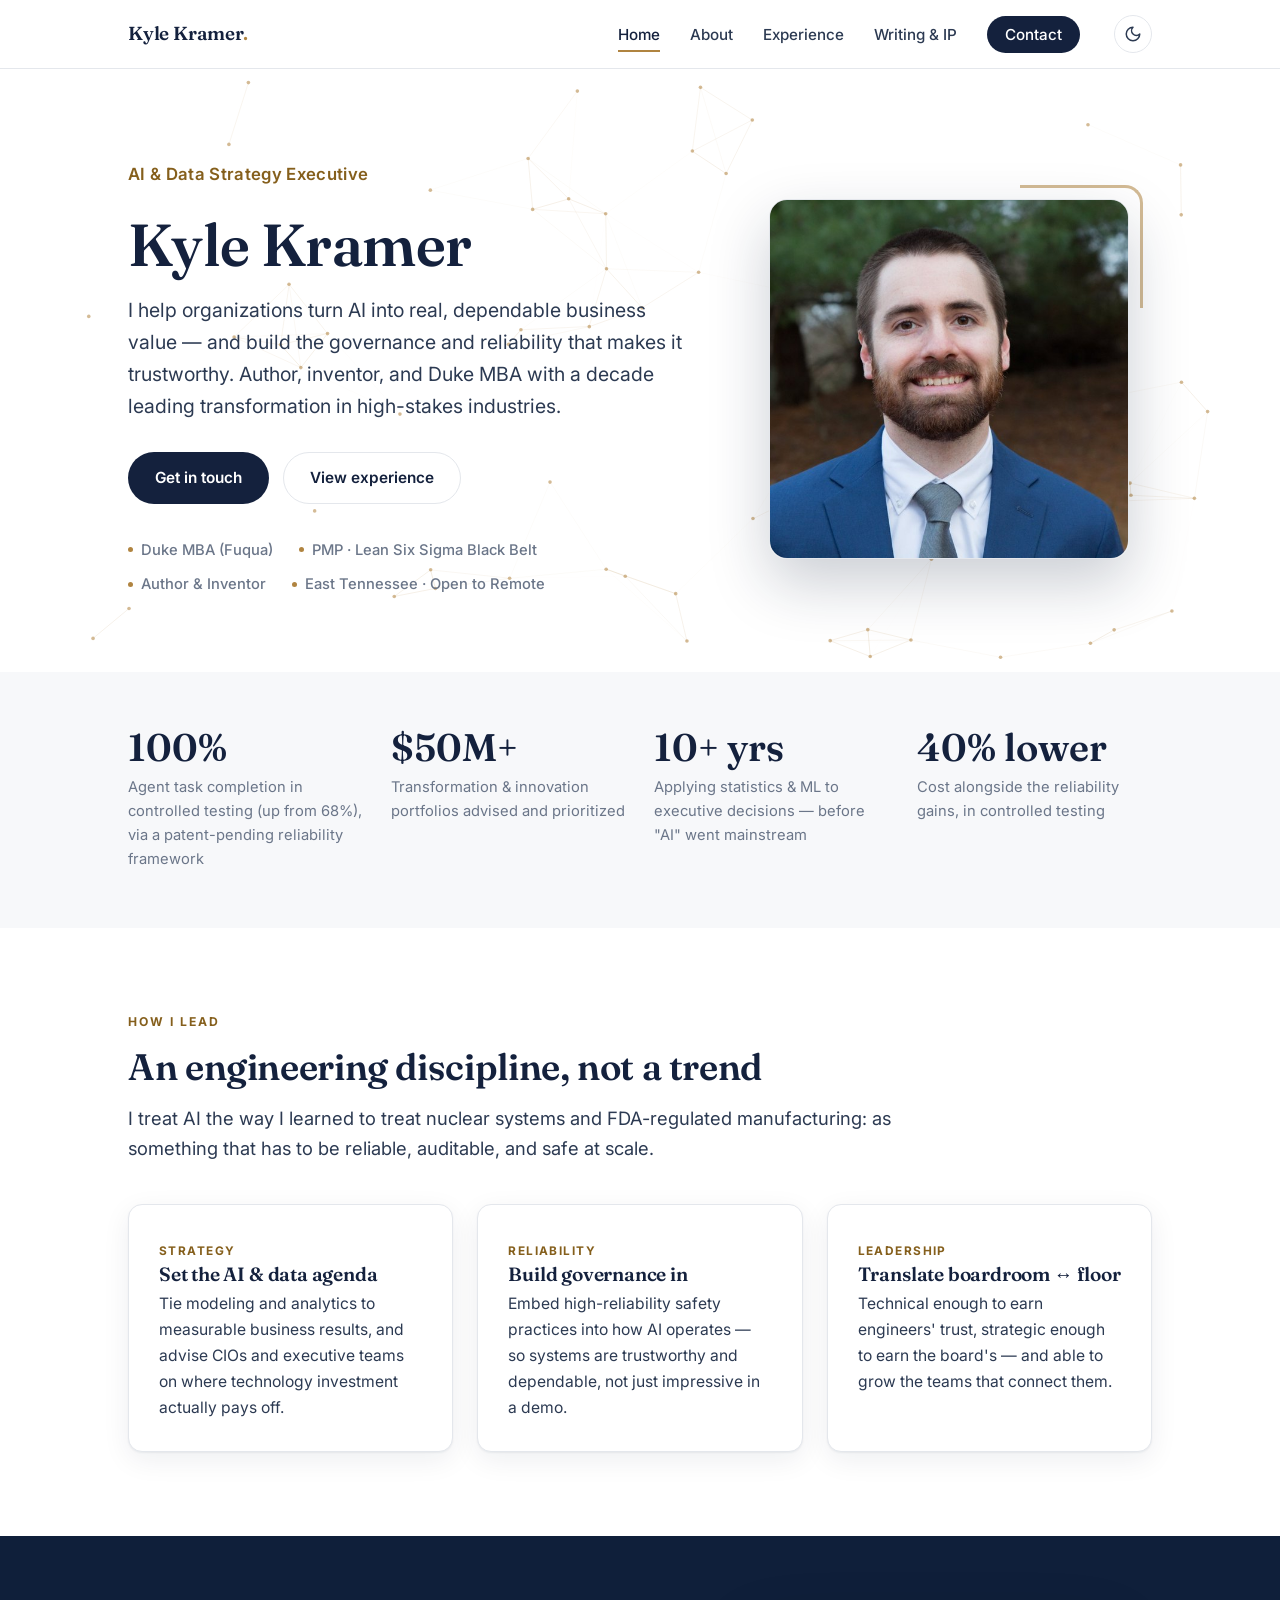
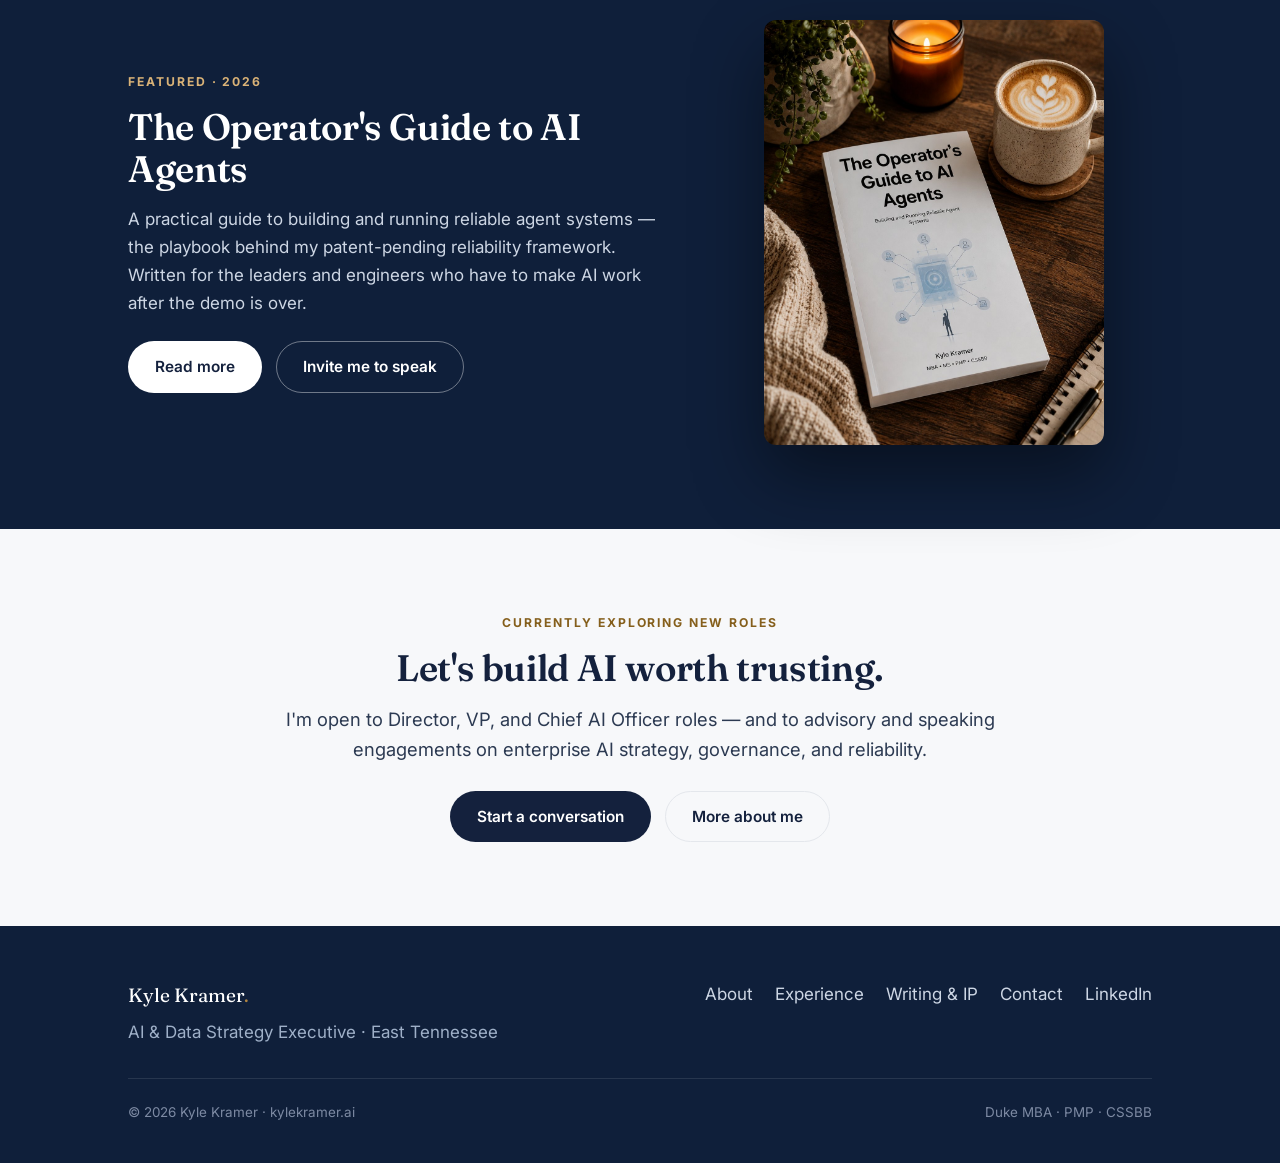
==== index.html @ 32653878 "Update site" ====
<!DOCTYPE html>
<html lang="en">
<head>
  <script>(function(){var d=document.documentElement;d.classList.add('js');try{var t=localStorage.getItem('kk-theme');if(t==='dark'||(!t&&window.matchMedia&&window.matchMedia('(prefers-color-scheme:dark)').matches))d.classList.add('dark');}catch(e){}})();</script>
  <meta charset="UTF-8">
  <meta name="viewport" content="width=device-width, initial-scale=1.0">
  <title>Kyle Kramer — AI &amp; Data Strategy Executive</title>
  <meta name="description" content="Kyle Kramer is an AI and digital-transformation executive who turns data, modeling, and emerging technology into measurable business value. Author, inventor, and Duke MBA.">
  <meta property="og:title" content="Kyle Kramer — AI &amp; Data Strategy Executive">
  <meta property="og:description" content="AI and digital-transformation executive. Author of The Operator's Guide to AI Agents. Patent-pending inventor. Duke MBA.">
  <meta property="og:type" content="website">
  <meta property="og:url" content="https://kylekramer.ai">
  <link rel="preconnect" href="https://fonts.googleapis.com">
  <link rel="preconnect" href="https://fonts.gstatic.com" crossorigin>
  <link href="https://fonts.googleapis.com/css2?family=Fraunces:opsz,wght@9..144,500;9..144,600;9..144,700&family=Inter:wght@400;500;600;700&display=swap" rel="stylesheet">
  <link rel="stylesheet" href="styles.css">
</head>
<body>

  <!-- NAV -->
  <nav class="nav">
    <div class="nav-inner">
      <a class="brand" href="index.html">Kyle Kramer<span class="dot">.</span></a>
      <button class="nav-toggle" aria-label="Menu" onclick="document.getElementById('navlinks').classList.toggle('open')">
        <span></span><span></span><span></span>
      </button>
      <ul class="nav-links" id="navlinks">
        <li><a href="index.html" class="active">Home</a></li>
        <li><a href="about.html">About</a></li>
        <li><a href="experience.html">Experience</a></li>
        <li><a href="writing.html">Writing &amp; IP</a></li>
        <li><a href="contact.html" class="nav-cta">Contact</a></li>
        <li><button class="theme-toggle" type="button" aria-label="Switch to dark mode"><svg class="ico-moon" viewBox="0 0 24 24" fill="none" stroke="currentColor" stroke-width="2" stroke-linecap="round" stroke-linejoin="round"><path d="M12 3a6 6 0 0 0 9 9 9 9 0 1 1-9-9z"/></svg><svg class="ico-sun" viewBox="0 0 24 24" fill="none" stroke="currentColor" stroke-width="2" stroke-linecap="round" stroke-linejoin="round"><circle cx="12" cy="12" r="4"/><path d="M12 2v2M12 20v2M4.9 4.9l1.4 1.4M17.7 17.7l1.4 1.4M2 12h2M20 12h2M4.9 19.1l1.4-1.4M17.7 6.3l1.4-1.4"/></svg></button></li>
      </ul>
    </div>
  </nav>

  <!-- HERO -->
  <header class="hero">
    <canvas id="hero-canvas" aria-hidden="true"></canvas>
    <div class="wrap">
      <div class="hero-grid">
        <div>
          <p class="role">AI &amp; Data Strategy Executive</p>
          <h1>Kyle Kramer</h1>
          <p class="lead">I help organizations turn AI into real, dependable business value — and build the governance and reliability that makes it trustworthy. Author, inventor, and Duke MBA with a decade leading transformation in high-stakes industries.</p>
          <div class="hero-actions">
            <a class="btn btn-primary" href="contact.html">Get in touch</a>
            <a class="btn btn-ghost" href="experience.html">View experience</a>
          </div>
          <div class="meta-row">
            <span><span class="dot"></span>Duke MBA (Fuqua)</span>
            <span><span class="dot"></span>PMP · Lean Six Sigma Black Belt</span>
            <span><span class="dot"></span>Author &amp; Inventor</span>
            <span><span class="dot"></span>East Tennessee · Open to Remote</span>
          </div>
        </div>
        <div class="hero-photo">
          <img src="images/kyle-kramer.jpg" alt="Portrait of Kyle Kramer" width="360" height="360">
        </div>
      </div>
    </div>
  </header>

  <!-- STAT STRIP -->
  <section class="section tint reveal" style="padding:56px 0;">
    <div class="wrap">
      <div class="stats">
        <div class="stat">
          <div class="num"><span class="count" data-count="100" data-suffix="%">0%</span></div>
          <div class="label">Agent task completion in controlled testing (up from 68%), via a patent-pending reliability framework</div>
        </div>
        <div class="stat">
          <div class="num"><span class="count" data-count="50" data-prefix="$" data-suffix="M+">$0M+</span></div>
          <div class="label">Transformation &amp; innovation portfolios advised and prioritized</div>
        </div>
        <div class="stat">
          <div class="num"><span class="count" data-count="10" data-suffix="+ yrs">0+ yrs</span></div>
          <div class="label">Applying statistics &amp; ML to executive decisions — before "AI" went mainstream</div>
        </div>
        <div class="stat">
          <div class="num"><span class="count" data-count="40" data-suffix="% lower">0% lower</span></div>
          <div class="label">Cost alongside the reliability gains, in controlled testing</div>
        </div>
      </div>
    </div>
  </section>

  <!-- HOW I LEAD -->
  <section class="section reveal">
    <div class="wrap">
      <p class="eyebrow">How I lead</p>
      <h2>An engineering discipline, not a trend</h2>
      <p class="lead">I treat AI the way I learned to treat nuclear systems and FDA-regulated manufacturing: as something that has to be reliable, auditable, and safe at scale.</p>
      <div class="grid grid-3 mt-40">
        <div class="card">
          <span class="tag">Strategy</span>
          <h3>Set the AI &amp; data agenda</h3>
          <p>Tie modeling and analytics to measurable business results, and advise CIOs and executive teams on where technology investment actually pays off.</p>
        </div>
        <div class="card">
          <span class="tag">Reliability</span>
          <h3>Build governance in</h3>
          <p>Embed high-reliability safety practices into how AI operates — so systems are trustworthy and dependable, not just impressive in a demo.</p>
        </div>
        <div class="card">
          <span class="tag">Leadership</span>
          <h3>Translate boardroom ↔ floor</h3>
          <p>Technical enough to earn engineers' trust, strategic enough to earn the board's — and able to grow the teams that connect them.</p>
        </div>
      </div>
    </div>
  </section>

  <!-- FEATURED BOOK (dark) -->
  <section class="section feature-dark reveal">
    <div class="wrap">
      <div class="feature-grid">
        <div>
          <p class="eyebrow">Featured · 2026</p>
          <h2>The Operator's Guide to AI Agents</h2>
          <p>A practical guide to building and running reliable agent systems — the playbook behind my patent-pending reliability framework. Written for the leaders and engineers who have to make AI work after the demo is over.</p>
          <div class="hero-actions" style="margin-top:24px;">
            <a class="btn btn-light" href="writing.html">Read more</a>
            <a class="btn btn-outline-light" href="contact.html">Invite me to speak</a>
          </div>
        </div>
        <div class="book-photo-wrap" data-tilt>
          <img class="book-photo" src="images/book.jpg" alt="The Operator's Guide to AI Agents by Kyle Kramer" width="340" height="425">
          <span class="tilt-shine"></span>
        </div>
      </div>
    </div>
  </section>

  <!-- CLOSING CTA -->
  <section class="section tint center reveal">
    <div class="wrap">
      <p class="eyebrow">Currently exploring new roles</p>
      <h2>Let's build AI worth trusting.</h2>
      <p class="lead">I'm open to Director, VP, and Chief AI Officer roles — and to advisory and speaking engagements on enterprise AI strategy, governance, and reliability.</p>
      <div class="hero-actions" style="justify-content:center;margin-top:26px;">
        <a class="btn btn-primary" href="contact.html">Start a conversation</a>
        <a class="btn btn-ghost" href="about.html">More about me</a>
      </div>
    </div>
  </section>

  <!-- FOOTER -->
  <footer class="footer">
    <div class="wrap">
      <div class="footer-inner">
        <div>
          <div class="brand-f">Kyle Kramer<span class="dot">.</span></div>
          <div>AI &amp; Data Strategy Executive · East Tennessee</div>
        </div>
        <div class="footer-links">
          <a href="about.html">About</a>
          <a href="experience.html">Experience</a>
          <a href="writing.html">Writing &amp; IP</a>
          <a href="contact.html">Contact</a>
          <a href="https://linkedin.com/in/kfkramer">LinkedIn</a>
        </div>
      </div>
      <div class="footer-bottom">
        <span>© <span id="yr"></span> Kyle Kramer · kylekramer.ai</span>
        <span>Duke MBA · PMP · CSSBB</span>
      </div>
    </div>
  </footer>
  <script src="effects.js"></script>
</body>
</html>
---- styles.css ----
/* ============================================================
   kylekramer.ai  —  shared stylesheet
   Clean, executive theme: navy + warm gold accent
   ============================================================ */

:root {
  --ink:        #14213d;
  --ink-soft:   #2c3a52;
  --muted:      #6b7689;
  --line:       #e4e7ec;
  --bg:         #ffffff;
  --bg-tint:    #f7f8fa;
  --bg-navy:    #0f1f3a;
  --accent:     #b08440;   /* warm gold — UI / large text */
  --accent-dk:  #855f1c;   /* darker gold — body links / small text (AA on white) */
  --radius:     14px;
  --maxw:       1080px;
  --shadow:     0 1px 2px rgba(20,33,61,.06), 0 8px 28px rgba(20,33,61,.07);
  --serif: "Fraunces", Georgia, "Times New Roman", serif;
  --sans:  "Inter", -apple-system, BlinkMacSystemFont, "Segoe UI", Roboto, Helvetica, Arial, sans-serif;
}

* { box-sizing: border-box; }
html { scroll-behavior: smooth; }

body {
  margin: 0;
  font-family: var(--sans);
  color: var(--ink-soft);
  background: var(--bg);
  line-height: 1.65;
  font-size: 17px;
  -webkit-font-smoothing: antialiased;
}

h1, h2, h3, h4 {
  font-family: var(--serif);
  color: var(--ink);
  font-weight: 600;
  line-height: 1.15;
  letter-spacing: -0.01em;
  margin: 0 0 .5em;
}
p { margin: 0 0 1.1em; }

a { color: var(--accent-dk); text-decoration: none; transition: color .2s ease; }
a:hover { color: var(--accent); text-decoration: underline; }

a:focus-visible,
button:focus-visible,
input:focus-visible,
textarea:focus-visible,
.btn:focus-visible {
  outline: 3px solid var(--accent);
  outline-offset: 2px;
  border-radius: 4px;
}
button, .btn, .nav-toggle, [onclick] { cursor: pointer; }

.wrap { max-width: var(--maxw); margin: 0 auto; padding: 0 28px; }

/* ---------- Navigation ---------- */
.nav {
  position: sticky; top: 0; z-index: 50;
  background: rgba(255,255,255,.88);
  backdrop-filter: saturate(180%) blur(12px);
  border-bottom: 1px solid var(--line);
}
.nav-inner {
  max-width: var(--maxw); margin: 0 auto; padding: 0 28px;
  display: flex; align-items: center; justify-content: space-between; height: 68px;
}
.brand { font-family: var(--serif); font-weight: 600; font-size: 1.18rem; color: var(--ink); letter-spacing: -0.01em; }
.brand:hover { text-decoration: none; color: var(--ink); }
.brand .dot { color: var(--accent); }
.nav-links { display: flex; gap: 30px; align-items: center; list-style: none; margin: 0; padding: 0; }
.nav-links a { color: var(--ink-soft); font-size: .95rem; font-weight: 500; padding: 6px 0; position: relative; }
.nav-links a:hover { color: var(--ink); text-decoration: none; }
.nav-links a.active { color: var(--ink); }
.nav-links a.active::after {
  content: ""; position: absolute; left: 0; right: 0; bottom: -2px; height: 2px; background: var(--accent);
}
.nav-cta { background: var(--ink); color: #fff !important; padding: 9px 18px !important; border-radius: 999px; font-size: .9rem; }
.nav-cta:hover { background: var(--accent-dk); text-decoration: none; }
.nav-toggle { display: none; background: none; border: 0; cursor: pointer; padding: 8px; }
.nav-toggle span { display: block; width: 22px; height: 2px; background: var(--ink); margin: 4px 0; transition: .2s; }

/* ---------- Buttons ---------- */
.btn {
  display: inline-block; padding: 12px 26px; border-radius: 999px;
  font-weight: 600; font-size: .96rem; cursor: pointer; border: 1px solid transparent;
  transition: transform .12s ease, background .2s ease;
}
.btn:hover { text-decoration: none; transform: translateY(-1px); }
.btn-primary { background: var(--ink); color: #fff; }
.btn-primary:hover { background: var(--accent-dk); color: #fff; }
.btn-ghost { background: transparent; color: var(--ink); border-color: var(--line); }
.btn-ghost:hover { border-color: var(--ink); color: var(--ink); }
.btn-light { background: #fff; color: var(--ink); }
.btn-light:hover { background: #f0f0f0; color: var(--ink); }
.btn-outline-light { background: transparent; color: #fff; border-color: rgba(255,255,255,.4); }
.btn-outline-light:hover { border-color: #fff; color: #fff; }

/* ---------- Section scaffolding ---------- */
.section { padding: 84px 0; }
.section.tint { background: var(--bg-tint); }
.eyebrow {
  text-transform: uppercase; letter-spacing: .16em; font-size: .76rem;
  font-weight: 700; color: var(--accent-dk); margin-bottom: 14px; font-family: var(--sans);
}
.section h2 { font-size: clamp(1.7rem, 3vw, 2.3rem); margin-bottom: .4em; }
.lead { font-size: 1.15rem; color: var(--ink-soft); max-width: 64ch; }

/* ---------- Hero ---------- */
.hero { padding: 92px 0 76px; position: relative; overflow: hidden; }
.hero-grid { display: grid; grid-template-columns: 1.25fr .9fr; gap: 56px; align-items: center; }
.hero-photo { position: relative; justify-self: center; }
.hero-photo img {
  width: 100%; max-width: 360px; aspect-ratio: 1/1; object-fit: cover;
  border-radius: 18px; display: block;
  box-shadow: 0 24px 60px rgba(20,33,61,.22); border: 1px solid var(--line);
}
.hero-photo::after {
  content: ""; position: absolute; inset: -14px -14px auto auto; width: 120px; height: 120px;
  border-top: 3px solid var(--accent); border-right: 3px solid var(--accent);
  border-radius: 0 18px 0 0; z-index: -1; opacity: .55;
}
.hero h1 { font-size: clamp(2.3rem, 5.2vw, 3.7rem); margin-bottom: .25em; }
.hero .role { font-family: var(--sans); font-weight: 600; color: var(--accent-dk);
  font-size: 1.05rem; letter-spacing: .02em; margin-bottom: 22px; }
.hero p.lead { font-size: 1.22rem; margin-bottom: 30px; }
.hero-actions { display: flex; gap: 14px; flex-wrap: wrap; }
.meta-row { display: flex; flex-wrap: wrap; gap: 10px 26px; margin-top: 34px; color: var(--muted); font-size: .92rem; font-weight: 500; }
.meta-row span { display: inline-flex; align-items: center; gap: 8px; }
.meta-row .dot { width: 5px; height: 5px; border-radius: 50%; background: var(--accent); display: inline-block; }

/* ---------- Stat strip ---------- */
.stats { display: grid; grid-template-columns: repeat(4, 1fr); gap: 28px; }
.stat .num { font-family: var(--serif); font-size: 2.4rem; color: var(--ink); font-weight: 600; line-height: 1; }
.stat .num .accent { color: var(--accent); }
.stat .label { font-size: .92rem; color: var(--muted); margin-top: 8px; }

/* ---------- Cards ---------- */
.grid { display: grid; gap: 24px; }
.grid-2 { grid-template-columns: repeat(2, 1fr); }
.grid-3 { grid-template-columns: repeat(3, 1fr); }
.card { background: var(--bg); border: 1px solid var(--line); border-radius: var(--radius); padding: 30px; box-shadow: var(--shadow); }
.card h3 { font-size: 1.2rem; margin-bottom: .35em; }
.card p { color: var(--ink-soft); font-size: .98rem; margin-bottom: 0; }
.card .tag { font-size: .74rem; text-transform: uppercase; letter-spacing: .12em; font-weight: 700; color: var(--accent-dk); }

/* ---------- Feature (dark) block ---------- */
.feature-dark { background: var(--bg-navy); color: #cdd6e4; }
.feature-dark h2, .feature-dark h3 { color: #fff; }
.feature-dark .eyebrow { color: #d9b277; }
.feature-grid { display: grid; grid-template-columns: 1.1fr .9fr; gap: 54px; align-items: center; }

/* ---------- Real book photo + 3D tilt ---------- */
.book-photo-wrap { perspective: 1200px; justify-self: center; position: relative; }
.book-photo {
  width: 100%; max-width: 340px; border-radius: 12px; display: block;
  box-shadow: 0 30px 70px rgba(0,0,0,.45);
  transform: rotateX(0deg) rotateY(0deg);
  transition: transform .25s ease, box-shadow .25s ease; will-change: transform;
}
.book-photo-wrap:hover .book-photo { box-shadow: 0 40px 90px rgba(0,0,0,.55); }
.tilt-shine {
  position: absolute; inset: 0; border-radius: 12px; pointer-events: none;
  background: radial-gradient(circle at var(--mx,50%) var(--my,50%), rgba(255,255,255,.35), transparent 45%);
  opacity: 0; transition: opacity .25s ease;
}
.book-photo-wrap:hover .tilt-shine { opacity: 1; }

/* ---------- Timeline (experience) ---------- */
.timeline { border-left: 2px solid var(--line); margin-left: 6px; padding-left: 0; }
.tl-item { position: relative; padding: 0 0 40px 34px; }
.tl-item::before {
  content: ""; position: absolute; left: -7px; top: 6px; width: 12px; height: 12px;
  border-radius: 50%; background: var(--accent); border: 3px solid #fff; box-shadow: 0 0 0 1px var(--line);
}
.tl-item:last-child { padding-bottom: 0; }
.tl-head { display: flex; flex-wrap: wrap; justify-content: space-between; gap: 4px 18px; align-items: baseline; }
.tl-role { font-family: var(--serif); font-size: 1.22rem; color: var(--ink); font-weight: 600; }
.tl-org { color: var(--accent-dk); font-weight: 600; font-size: .98rem; }
.tl-date { color: var(--muted); font-size: .85rem; font-weight: 600; white-space: nowrap; }
.tl-item ul { margin: 12px 0 0; padding-left: 18px; }
.tl-item li { margin-bottom: 7px; color: var(--ink-soft); font-size: .97rem; }

/* ---------- Facts ---------- */
.facts { display: grid; grid-template-columns: repeat(2,1fr); gap: 18px 40px; }
.fact .k { font-size: .76rem; text-transform: uppercase; letter-spacing: .12em; color: var(--muted); font-weight: 700; }
.fact .v { color: var(--ink); font-weight: 500; }

/* ---------- Pills ---------- */
.pills { display: flex; flex-wrap: wrap; gap: 10px; }
.pill { background: var(--bg-tint); border: 1px solid var(--line); border-radius: 999px; padding: 7px 16px; font-size: .88rem; color: var(--ink-soft); font-weight: 500; }

/* ---------- Contact form ---------- */
.form { display: grid; gap: 16px; }
.form label { font-size: .85rem; font-weight: 600; color: var(--ink); display: block; margin-bottom: 6px; }
.form input, .form textarea {
  width: 100%; padding: 12px 14px; border: 1px solid var(--line); border-radius: 10px;
  font-family: var(--sans); font-size: 1rem; color: var(--ink); background: #fff;
}
.form input:focus, .form textarea:focus { outline: none; border-color: var(--accent); box-shadow: 0 0 0 3px rgba(176,132,64,.15); }
.contact-links { display: grid; gap: 18px; }
.contact-link { display: flex; gap: 14px; align-items: flex-start; }
.contact-link .ic { width: 38px; height: 38px; flex: none; border-radius: 10px; background: var(--bg-tint); display: grid; place-items: center; color: var(--accent-dk); font-weight: 700; border: 1px solid var(--line); }
.contact-link .ic svg { width: 18px; height: 18px; }
.contact-link .k { font-size: .78rem; text-transform: uppercase; letter-spacing: .1em; color: var(--muted); font-weight: 700; }
.contact-link .v { color: var(--ink); font-weight: 500; }

/* ---------- Footer ---------- */
.footer { background: var(--bg-navy); color: #9fb0c8; padding: 54px 0 40px; }
.footer a { color: #cdd6e4; }
.footer a:hover { color: #fff; }
.footer-inner { display: flex; flex-wrap: wrap; justify-content: space-between; gap: 24px; }
.footer .brand-f { font-family: var(--serif); color: #fff; font-size: 1.2rem; margin-bottom: 6px; }
.footer .dot { color: var(--accent); }
.footer-links { display: flex; gap: 22px; flex-wrap: wrap; }
.footer-bottom { border-top: 1px solid rgba(255,255,255,.1); margin-top: 32px; padding-top: 22px; font-size: .84rem; color: #7d8aa3; display: flex; justify-content: space-between; flex-wrap: wrap; gap: 10px; }

/* ---------- Utility ---------- */
.center { text-align: center; }
.center .lead { margin-left: auto; margin-right: auto; }
.mt-40 { margin-top: 40px; }
.divider { height: 1px; background: var(--line); border: 0; margin: 0; }

/* ---------- Scroll reveal (only hidden when JS active) ---------- */
.js .reveal { opacity: 0; transform: translateY(22px); transition: opacity .7s ease, transform .7s ease; }
.js .reveal.in { opacity: 1; transform: none; }

/* ---------- Responsive ---------- */
@media (max-width: 860px) {
  .grid-2, .grid-3 { grid-template-columns: 1fr; }
  .feature-grid { grid-template-columns: 1fr; gap: 36px; }
  .hero-grid { grid-template-columns: 1fr; gap: 36px; }
  .hero-photo { order: -1; }
  .hero-photo img { max-width: 240px; }
  .stats { grid-template-columns: repeat(2,1fr); gap: 24px; }
  .facts { grid-template-columns: 1fr; }
  .nav-links {
    position: absolute; top: 68px; left: 0; right: 0; flex-direction: column;
    background: #fff; border-bottom: 1px solid var(--line); padding: 18px 28px; gap: 16px; display: none;
  }
  .nav-links.open { display: flex; }
  .nav-toggle { display: block; }
  .section { padding: 60px 0; }
  .hero { padding: 64px 0 52px; }
}

@media (prefers-reduced-motion: reduce) {
  * { animation-duration: .001ms !important; transition-duration: .001ms !important; scroll-behavior: auto !important; }
  .btn:hover { transform: none; }
  .js .reveal { opacity: 1 !important; transform: none !important; }
  .book-photo { transform: none !important; }
}

/* ============================================================
   Interactive add-ons: dark mode · neural hero · gorilla · toggle
   ============================================================ */

/* ---- Neural hero canvas ---- */
#hero-canvas { position: absolute; inset: 0; width: 100%; height: 100%; z-index: 0; pointer-events: none; }
.hero .wrap { position: relative; z-index: 1; }

/* ---- Theme toggle button ---- */
.theme-toggle {
  width: 38px; height: 38px; border-radius: 999px; border: 1px solid var(--line);
  background: transparent; display: inline-grid; place-items: center; color: var(--ink-soft);
  margin-left: 4px; transition: background .2s ease, color .2s ease, border-color .2s ease;
}
.theme-toggle:hover { color: var(--ink); border-color: var(--ink); }
.theme-toggle svg { width: 18px; height: 18px; }
.theme-toggle .ico-moon { display: block; }
.theme-toggle .ico-sun { display: none; }
.dark .theme-toggle .ico-moon { display: none; }
.dark .theme-toggle .ico-sun { display: block; }

/* ---- Gorilla easter egg ---- */
#kk-gorilla {
  position: fixed; left: -180px; bottom: 26px; z-index: 1000; display: flex; align-items: center; gap: 12px;
  transition: transform 1s cubic-bezier(.22,1,.36,1), opacity .6s ease; opacity: 0;
}
#kk-gorilla.go { transform: translateX(220px); opacity: 1; }
#kk-gorilla.bye { transform: translateX(120vw); opacity: 1; transition: transform 1.1s ease-in, opacity .6s ease; }
.kk-gorilla-emoji { font-size: 56px; line-height: 1; filter: drop-shadow(0 6px 14px rgba(0,0,0,.3)); }
.kk-gorilla-note {
  background: var(--ink); color: #fff; padding: 10px 16px; border-radius: 12px; font-size: .9rem;
  max-width: 240px; box-shadow: 0 12px 30px rgba(0,0,0,.3);
}
.kk-gorilla-note a { color: #d9b277; font-weight: 600; white-space: nowrap; }

/* ---- DARK MODE ---- */
.dark {
  --ink:      #eef2f8;
  --ink-soft: #c2ccda;
  --muted:    #8995a8;
  --line:     #273141;
  --bg:       #0d1117;
  --bg-tint:  #131b27;
  --bg-navy:  #0a111d;
  --accent:   #c99a52;
  --accent-dk:#dcb778;
  --shadow:   0 1px 2px rgba(0,0,0,.4), 0 10px 30px rgba(0,0,0,.5);
}
.dark body { background: var(--bg); }
.dark .nav { background: rgba(13,17,23,.85); border-bottom-color: var(--line); }
.dark .nav-cta { background: var(--accent); color: #10182a !important; }
.dark .nav-cta:hover { background: var(--accent-dk); }
.dark .btn-primary { background: var(--accent); color: #10182a; }
.dark .btn-primary:hover { background: var(--accent-dk); color: #10182a; }
.dark .btn-ghost { color: var(--ink); border-color: var(--line); }
.dark .btn-ghost:hover { border-color: var(--ink); color: var(--ink); }
.dark .card { background: var(--bg-tint); }
.dark .pill { background: var(--bg-tint); }
.dark .contact-link .ic { background: var(--bg-tint); }
.dark .form input, .dark .form textarea { background: #0d1117; color: var(--ink); border-color: var(--line); }
.dark .tl-item::before { border-color: var(--bg); }
.dark .hero-photo img { border-color: var(--line); }
.dark .nav-toggle span { background: var(--ink); }
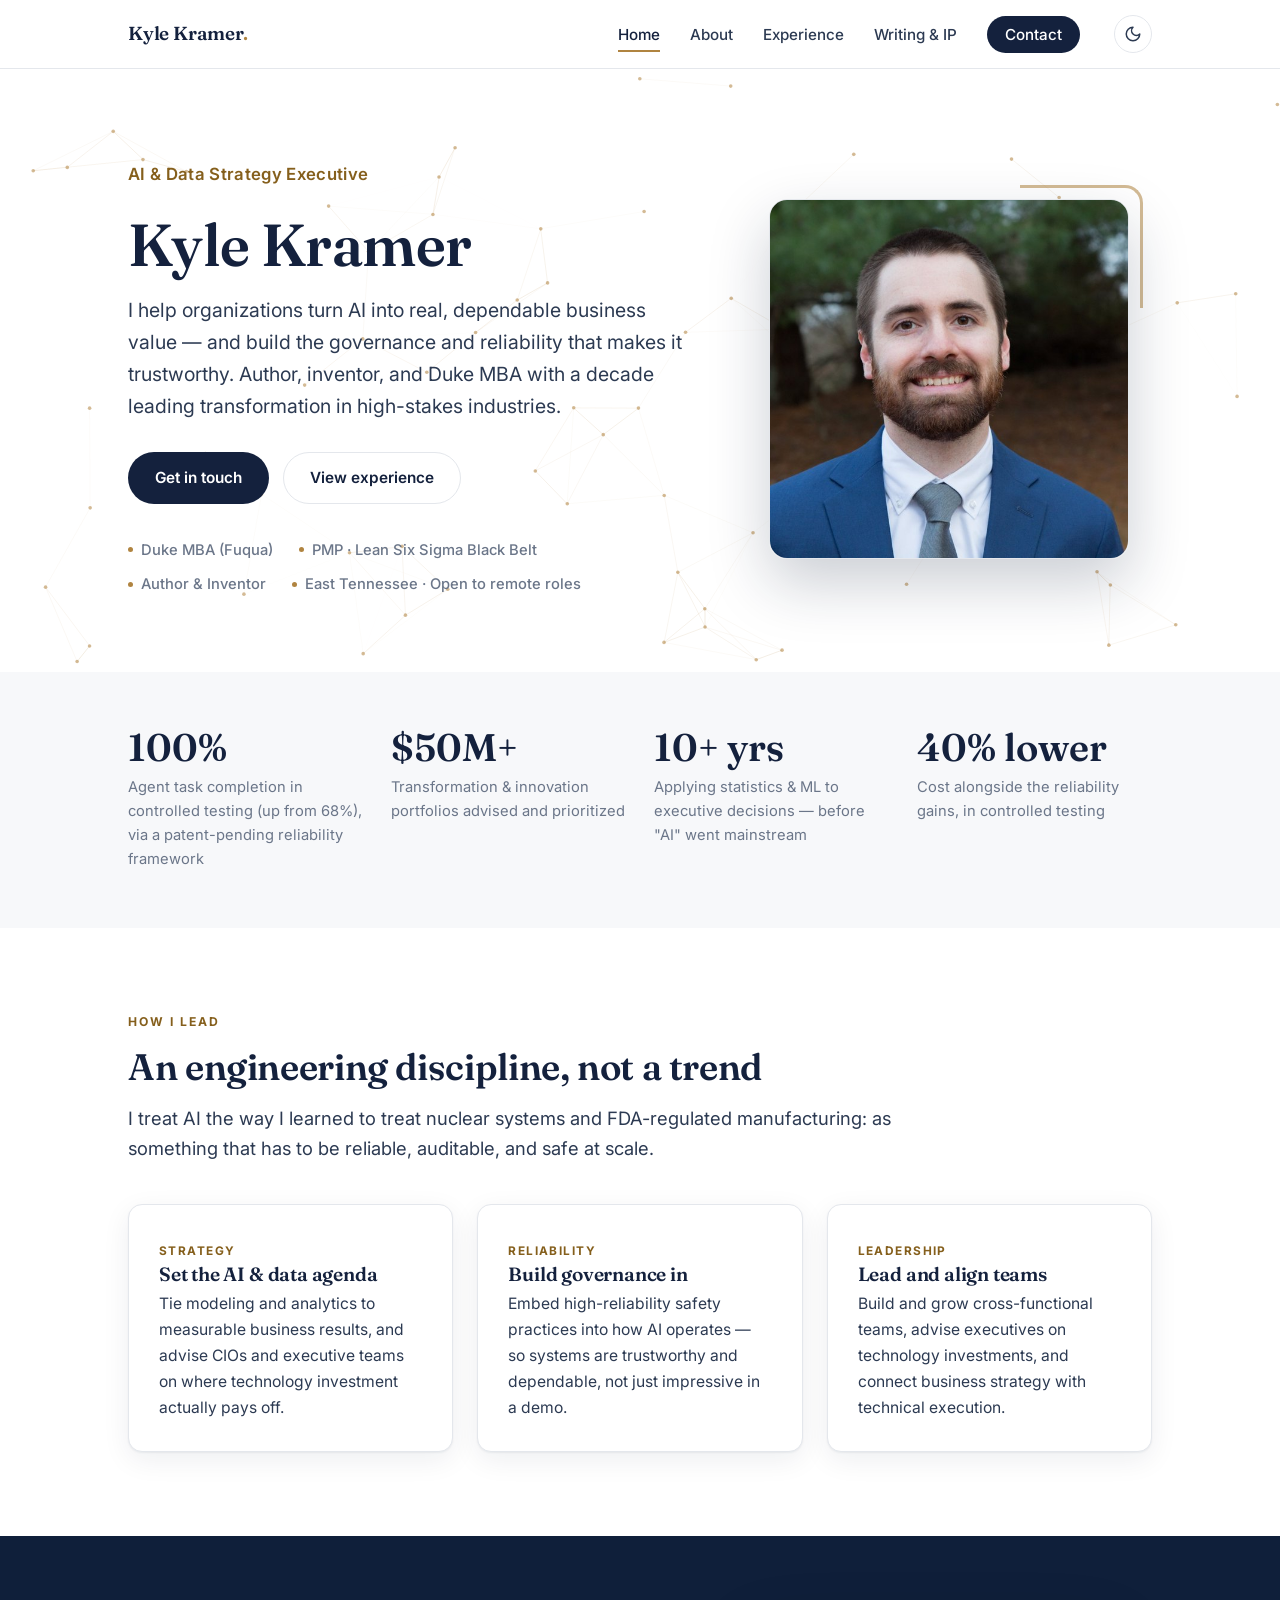
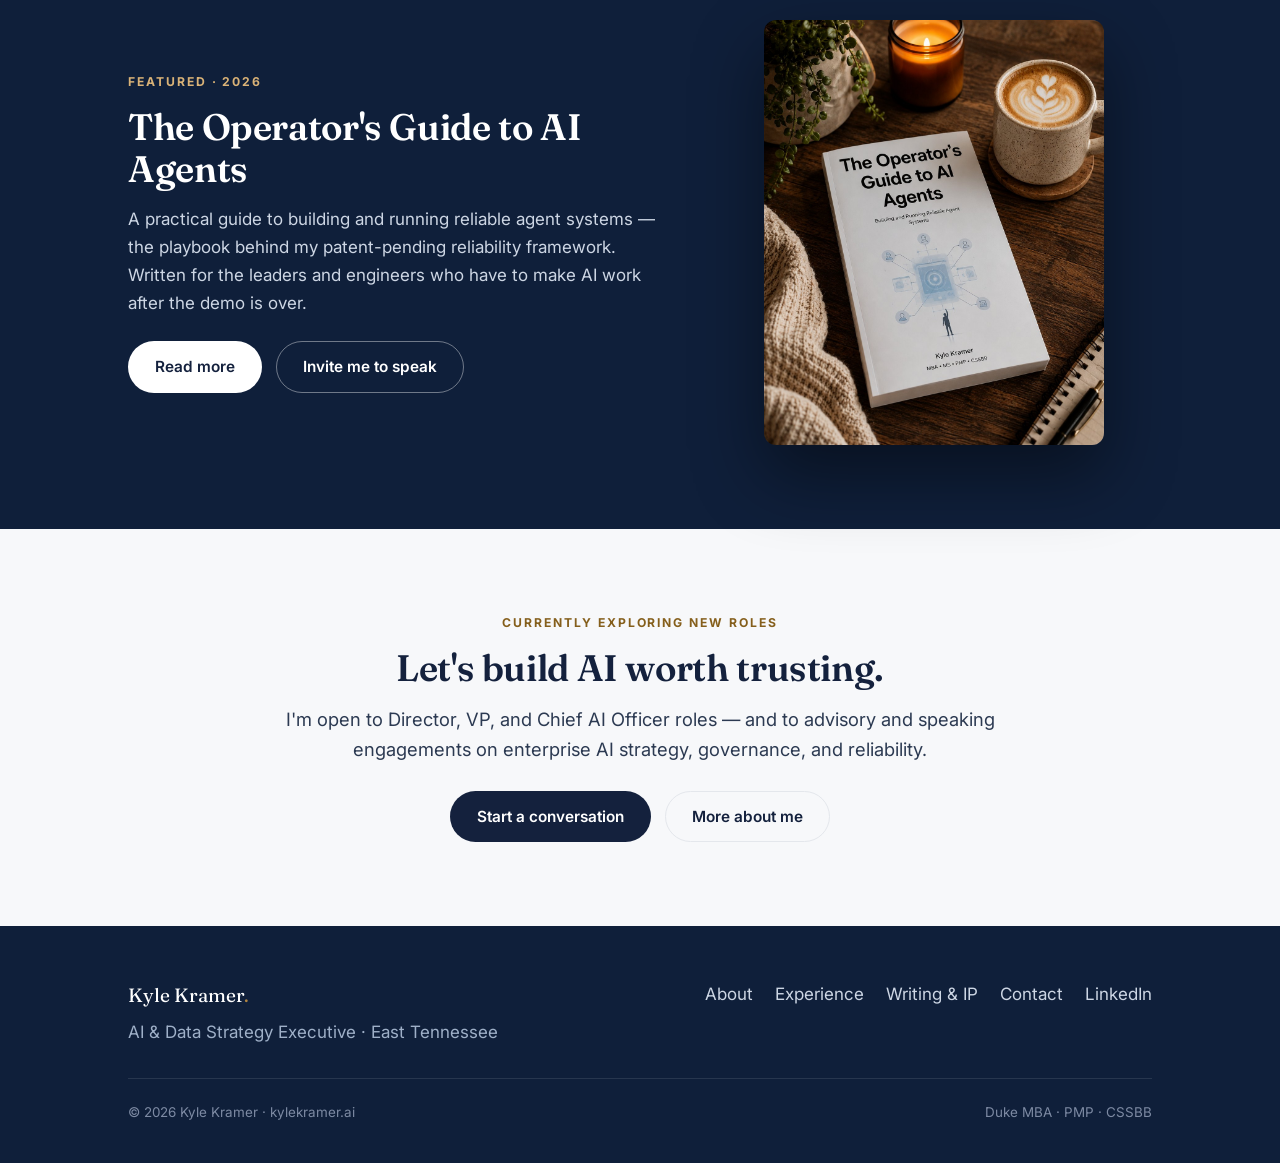
==== commit a136d442: "Update site" ====
--- a/index.html
+++ b/index.html
@@ -52,7 +52,7 @@
             <span><span class="dot"></span>Duke MBA (Fuqua)</span>
             <span><span class="dot"></span>PMP · Lean Six Sigma Black Belt</span>
             <span><span class="dot"></span>Author &amp; Inventor</span>
-            <span><span class="dot"></span>East Tennessee · Open to Remote</span>
+            <span><span class="dot"></span>East Tennessee · Open to remote roles</span>
           </div>
         </div>
         <div class="hero-photo">
@@ -105,8 +105,8 @@
         </div>
         <div class="card">
           <span class="tag">Leadership</span>
-          <h3>Translate boardroom ↔ floor</h3>
-          <p>Technical enough to earn engineers' trust, strategic enough to earn the board's — and able to grow the teams that connect them.</p>
+          <h3>Lead and align teams</h3>
+          <p>Build and grow cross-functional teams, advise executives on technology investments, and connect business strategy with technical execution.</p>
         </div>
       </div>
     </div>
--- a/styles.css
+++ b/styles.css
@@ -96,8 +96,8 @@
 .btn-primary:hover { background: var(--accent-dk); color: #fff; }
 .btn-ghost { background: transparent; color: var(--ink); border-color: var(--line); }
 .btn-ghost:hover { border-color: var(--ink); color: var(--ink); }
-.btn-light { background: #fff; color: var(--ink); }
-.btn-light:hover { background: #f0f0f0; color: var(--ink); }
+.btn-light { background: #fff; color: #14213d; }
+.btn-light:hover { background: #f0f0f0; color: #14213d; }
 .btn-outline-light { background: transparent; color: #fff; border-color: rgba(255,255,255,.4); }
 .btn-outline-light:hover { border-color: #fff; color: #fff; }
 
@@ -229,6 +229,13 @@
 /* ---------- Scroll reveal (only hidden when JS active) ---------- */
 .js .reveal { opacity: 0; transform: translateY(22px); transition: opacity .7s ease, transform .7s ease; }
 .js .reveal.in { opacity: 1; transform: none; }
+
+
+/* ---------- Pull quote (jazz / innovation) ---------- */
+.pullquote { border-left: 3px solid var(--accent); padding: 6px 0 6px 26px; margin: 8px 0 28px; }
+.pullquote blockquote { font-family: var(--serif); font-size: clamp(1.4rem,2.6vw,1.9rem); color: var(--ink); line-height: 1.25; margin: 0 0 10px; font-weight: 500; }
+.pullquote cite { font-style: normal; font-weight: 600; color: var(--accent-dk); font-size: .95rem; }
+.pullquote .gloss { color: var(--ink-soft); margin-top: 14px; font-size: 1.08rem; }
 
 /* ---------- Responsive ---------- */
 @media (max-width: 860px) {
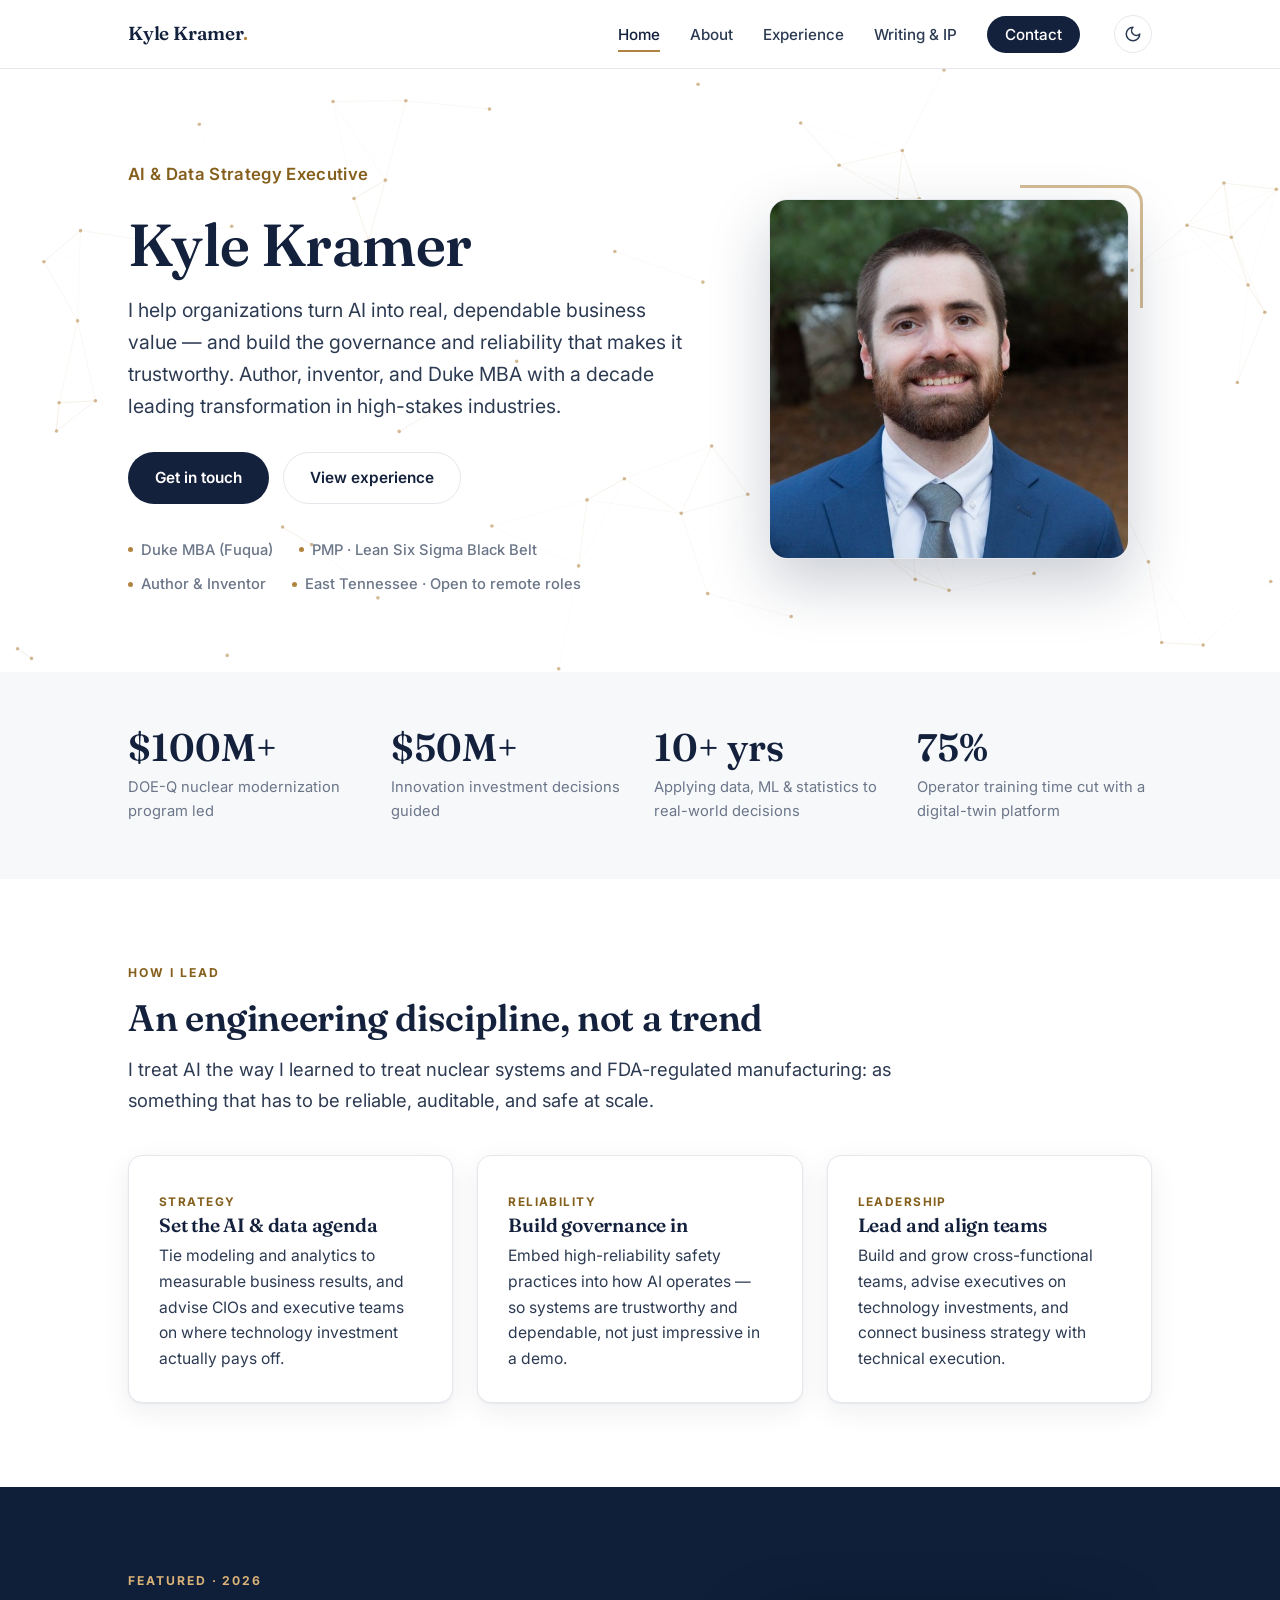
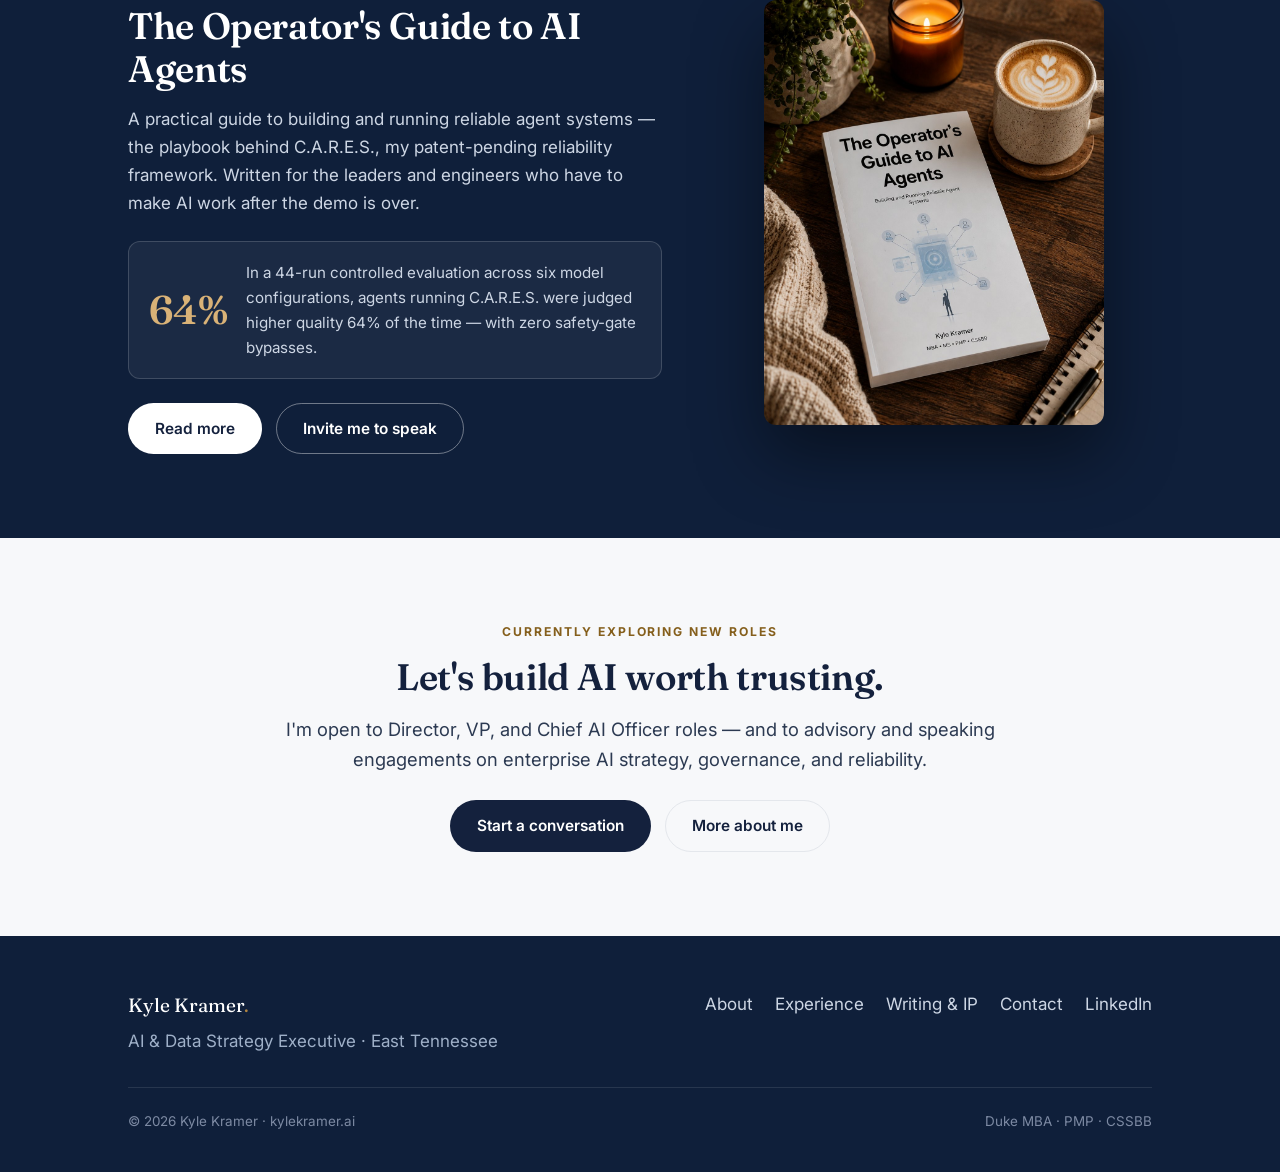
==== commit 61e8ed48: "Update site" ====
--- a/index.html
+++ b/index.html
@@ -67,20 +67,20 @@
     <div class="wrap">
       <div class="stats">
         <div class="stat">
-          <div class="num"><span class="count" data-count="100" data-suffix="%">0%</span></div>
-          <div class="label">Agent task completion in controlled testing (up from 68%), via a patent-pending reliability framework</div>
+          <div class="num"><span class="count" data-count="100" data-prefix="$" data-suffix="M+">$0M+</span></div>
+          <div class="label">DOE-Q nuclear modernization program led</div>
         </div>
         <div class="stat">
           <div class="num"><span class="count" data-count="50" data-prefix="$" data-suffix="M+">$0M+</span></div>
-          <div class="label">Transformation &amp; innovation portfolios advised and prioritized</div>
+          <div class="label">Innovation investment decisions guided</div>
         </div>
         <div class="stat">
           <div class="num"><span class="count" data-count="10" data-suffix="+ yrs">0+ yrs</span></div>
-          <div class="label">Applying statistics &amp; ML to executive decisions — before "AI" went mainstream</div>
+          <div class="label">Applying data, ML &amp; statistics to real-world decisions</div>
         </div>
         <div class="stat">
-          <div class="num"><span class="count" data-count="40" data-suffix="% lower">0% lower</span></div>
-          <div class="label">Cost alongside the reliability gains, in controlled testing</div>
+          <div class="num"><span class="count" data-count="75" data-suffix="%">0%</span></div>
+          <div class="label">Operator training time cut with a digital-twin platform</div>
         </div>
       </div>
     </div>
@@ -119,7 +119,11 @@
         <div>
           <p class="eyebrow">Featured · 2026</p>
           <h2>The Operator's Guide to AI Agents</h2>
-          <p>A practical guide to building and running reliable agent systems — the playbook behind my patent-pending reliability framework. Written for the leaders and engineers who have to make AI work after the demo is over.</p>
+          <p>A practical guide to building and running reliable agent systems — the playbook behind C.A.R.E.S., my patent-pending reliability framework. Written for the leaders and engineers who have to make AI work after the demo is over.</p>
+          <div class="proof-stat">
+            <span class="proof-num">64%</span>
+            <span class="proof-text">In a 44-run controlled evaluation across six model configurations, agents running C.A.R.E.S. were judged higher quality 64% of the time — with zero safety-gate bypasses.</span>
+          </div>
           <div class="hero-actions" style="margin-top:24px;">
             <a class="btn btn-light" href="writing.html">Read more</a>
             <a class="btn btn-outline-light" href="contact.html">Invite me to speak</a>
--- a/styles.css
+++ b/styles.css
@@ -236,6 +236,14 @@
 .pullquote blockquote { font-family: var(--serif); font-size: clamp(1.4rem,2.6vw,1.9rem); color: var(--ink); line-height: 1.25; margin: 0 0 10px; font-weight: 500; }
 .pullquote cite { font-style: normal; font-weight: 600; color: var(--accent-dk); font-size: .95rem; }
 .pullquote .gloss { color: var(--ink-soft); margin-top: 14px; font-size: 1.08rem; }
+
+
+/* ---------- CARES proof stat (home featured block) ---------- */
+.proof-stat { display: flex; align-items: center; gap: 18px; margin: 24px 0 4px; padding: 18px 20px;
+  border: 1px solid rgba(255,255,255,.16); border-radius: 12px; background: rgba(255,255,255,.05); }
+.proof-stat .proof-num { font-family: var(--serif); font-size: 2.5rem; font-weight: 600; color: #d9b277; line-height: 1; flex: none; }
+.proof-stat .proof-text { color: #cdd6e4; font-size: .95rem; }
+@media (max-width: 860px) { .proof-stat { flex-direction: column; align-items: flex-start; gap: 10px; } }
 
 /* ---------- Responsive ---------- */
 @media (max-width: 860px) {
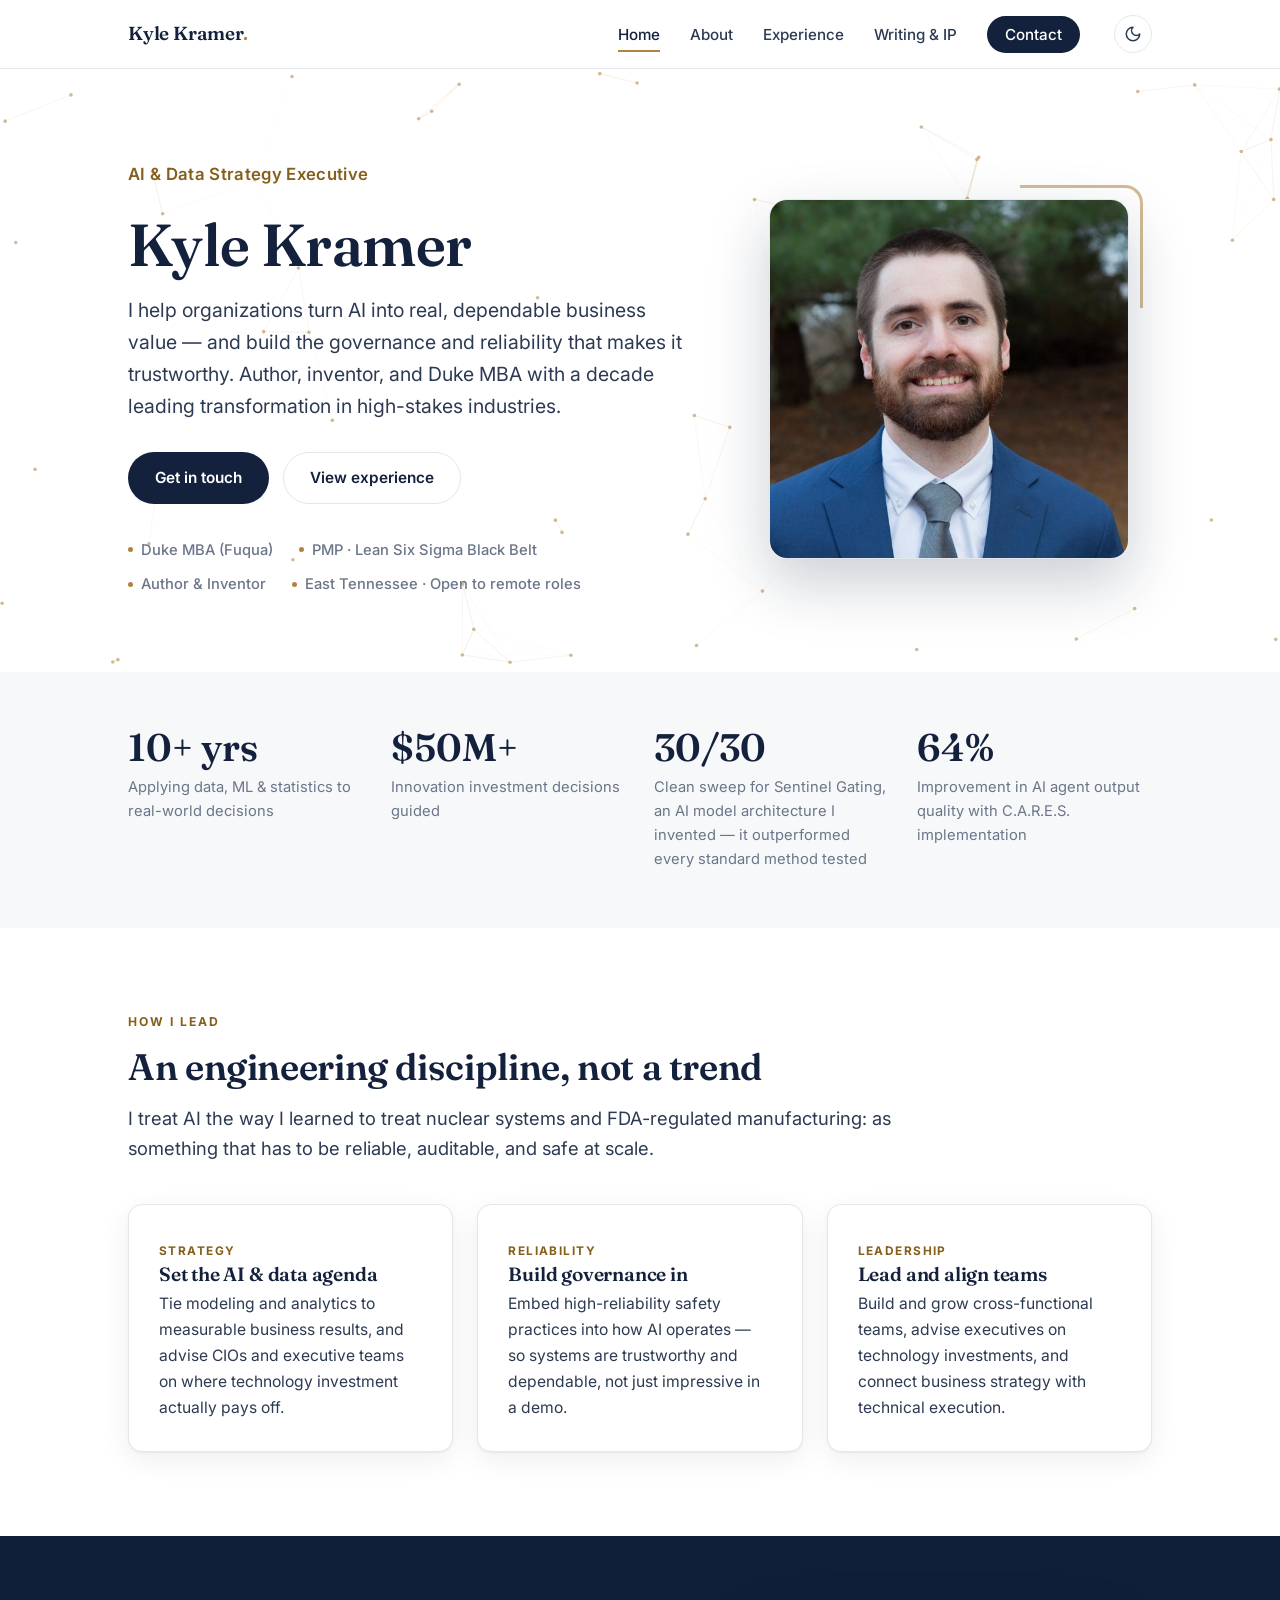
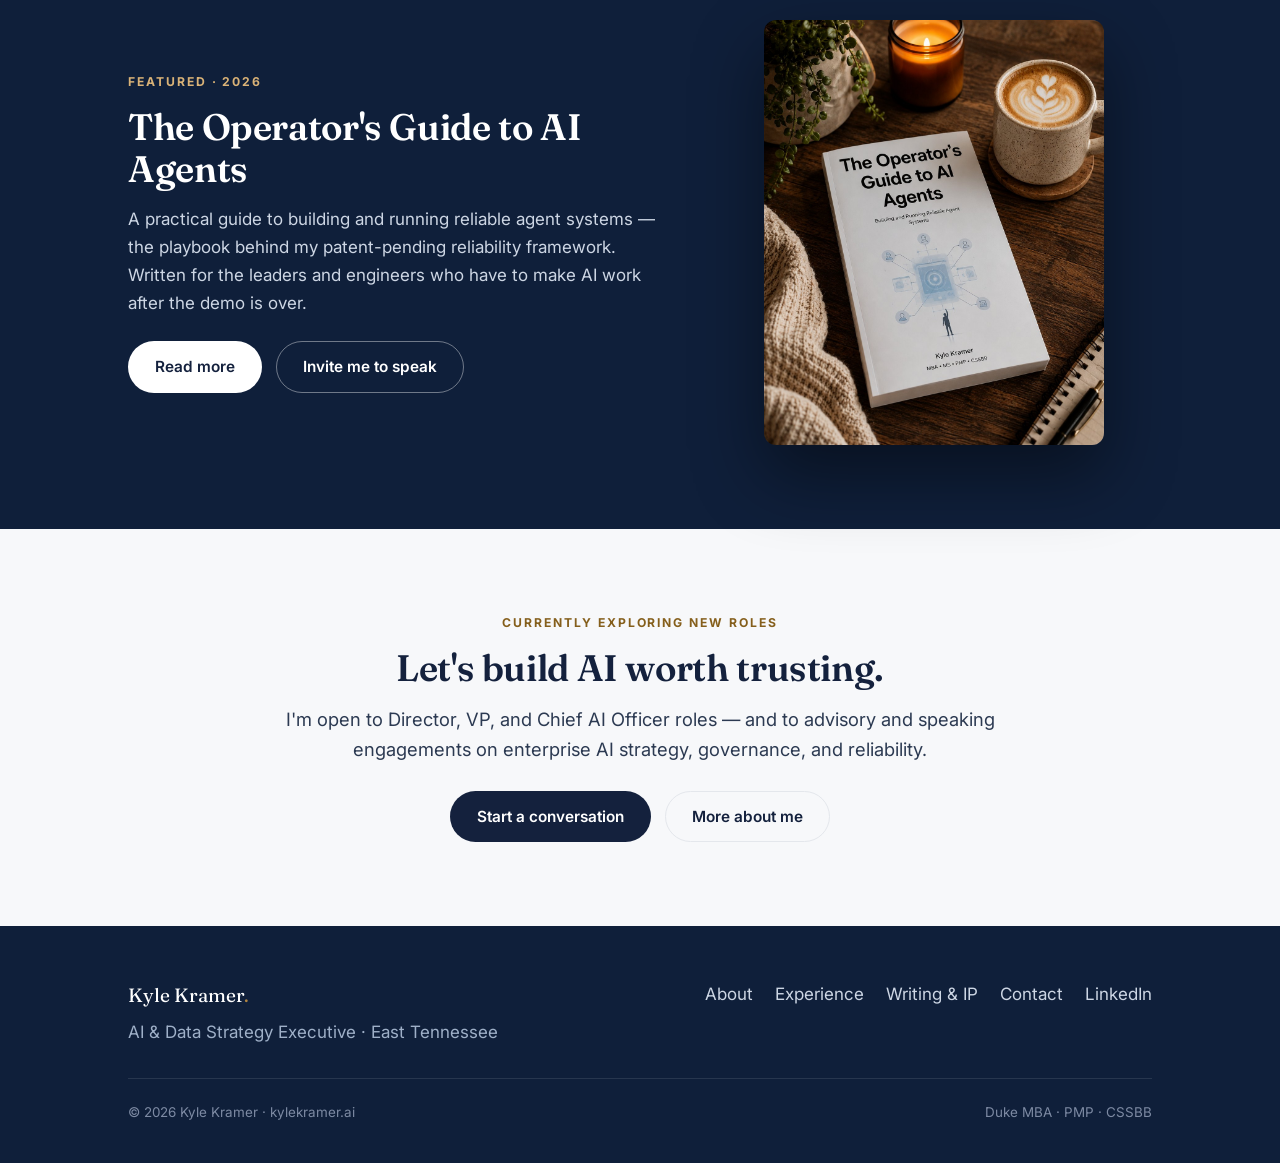
==== commit de7893d1: "Update site" ====
--- a/index.html
+++ b/index.html
@@ -67,20 +67,20 @@
     <div class="wrap">
       <div class="stats">
         <div class="stat">
-          <div class="num"><span class="count" data-count="100" data-prefix="$" data-suffix="M+">$0M+</span></div>
-          <div class="label">DOE-Q nuclear modernization program led</div>
+          <div class="num"><span class="count" data-count="10" data-suffix="+ yrs">0+ yrs</span></div>
+          <div class="label">Applying data, ML &amp; statistics to real-world decisions</div>
         </div>
         <div class="stat">
           <div class="num"><span class="count" data-count="50" data-prefix="$" data-suffix="M+">$0M+</span></div>
           <div class="label">Innovation investment decisions guided</div>
         </div>
         <div class="stat">
-          <div class="num"><span class="count" data-count="10" data-suffix="+ yrs">0+ yrs</span></div>
-          <div class="label">Applying data, ML &amp; statistics to real-world decisions</div>
+          <div class="num"><span class="count" data-count="30" data-suffix="/30">0/30</span></div>
+          <div class="label">Clean sweep for Sentinel Gating, an AI model architecture I invented — it outperformed every standard method tested</div>
         </div>
         <div class="stat">
-          <div class="num"><span class="count" data-count="75" data-suffix="%">0%</span></div>
-          <div class="label">Operator training time cut with a digital-twin platform</div>
+          <div class="num"><span class="count" data-count="64" data-suffix="%">0%</span></div>
+          <div class="label">Improvement in AI agent output quality with C.A.R.E.S. implementation</div>
         </div>
       </div>
     </div>
@@ -119,11 +119,7 @@
         <div>
           <p class="eyebrow">Featured · 2026</p>
           <h2>The Operator's Guide to AI Agents</h2>
-          <p>A practical guide to building and running reliable agent systems — the playbook behind C.A.R.E.S., my patent-pending reliability framework. Written for the leaders and engineers who have to make AI work after the demo is over.</p>
-          <div class="proof-stat">
-            <span class="proof-num">64%</span>
-            <span class="proof-text">In a 44-run controlled evaluation across six model configurations, agents running C.A.R.E.S. were judged higher quality 64% of the time — with zero safety-gate bypasses.</span>
-          </div>
+          <p>A practical guide to building and running reliable agent systems — the playbook behind my patent-pending reliability framework. Written for the leaders and engineers who have to make AI work after the demo is over.</p>
           <div class="hero-actions" style="margin-top:24px;">
             <a class="btn btn-light" href="writing.html">Read more</a>
             <a class="btn btn-outline-light" href="contact.html">Invite me to speak</a>
--- a/styles.css
+++ b/styles.css
@@ -136,6 +136,7 @@
 
 /* ---------- Stat strip ---------- */
 .stats { display: grid; grid-template-columns: repeat(4, 1fr); gap: 28px; }
+.stats-3 { grid-template-columns: repeat(3, 1fr); max-width: 820px; }
 .stat .num { font-family: var(--serif); font-size: 2.4rem; color: var(--ink); font-weight: 600; line-height: 1; }
 .stat .num .accent { color: var(--accent); }
 .stat .label { font-size: .92rem; color: var(--muted); margin-top: 8px; }
@@ -245,6 +246,18 @@
 .proof-stat .proof-text { color: #cdd6e4; font-size: .95rem; }
 @media (max-width: 860px) { .proof-stat { flex-direction: column; align-items: flex-start; gap: 10px; } }
 
+
+/* ---------- CARES framework block (home) ---------- */
+.cares-grid { display: grid; grid-template-columns: .85fr 1.15fr; gap: 40px; align-items: stretch; margin-top: 32px; }
+.cares-metric { background: var(--bg-navy); color: #cdd6e4; border-radius: 14px; padding: 36px; display: flex; flex-direction: column; justify-content: center; }
+.cares-num { font-family: var(--serif); font-size: 4rem; font-weight: 600; color: #d9b277; line-height: 1; }
+.cares-cap { color: #cdd6e4; font-size: .95rem; margin: 16px 0 0; }
+.cares-explain { display: flex; flex-direction: column; justify-content: center; }
+.cares-explain p { color: var(--ink-soft); }
+.cares-letters { font-weight: 500; color: var(--ink); font-size: .98rem; }
+.cares-letters strong { color: var(--accent-dk); }
+@media (max-width: 860px) { .cares-grid { grid-template-columns: 1fr; gap: 24px; } .cares-num { font-size: 3.2rem; } }
+
 /* ---------- Responsive ---------- */
 @media (max-width: 860px) {
   .grid-2, .grid-3 { grid-template-columns: 1fr; }
@@ -253,6 +266,7 @@
   .hero-photo { order: -1; }
   .hero-photo img { max-width: 240px; }
   .stats { grid-template-columns: repeat(2,1fr); gap: 24px; }
+  .stats-3 { grid-template-columns: 1fr; max-width: none; }
   .facts { grid-template-columns: 1fr; }
   .nav-links {
     position: absolute; top: 68px; left: 0; right: 0; flex-direction: column;
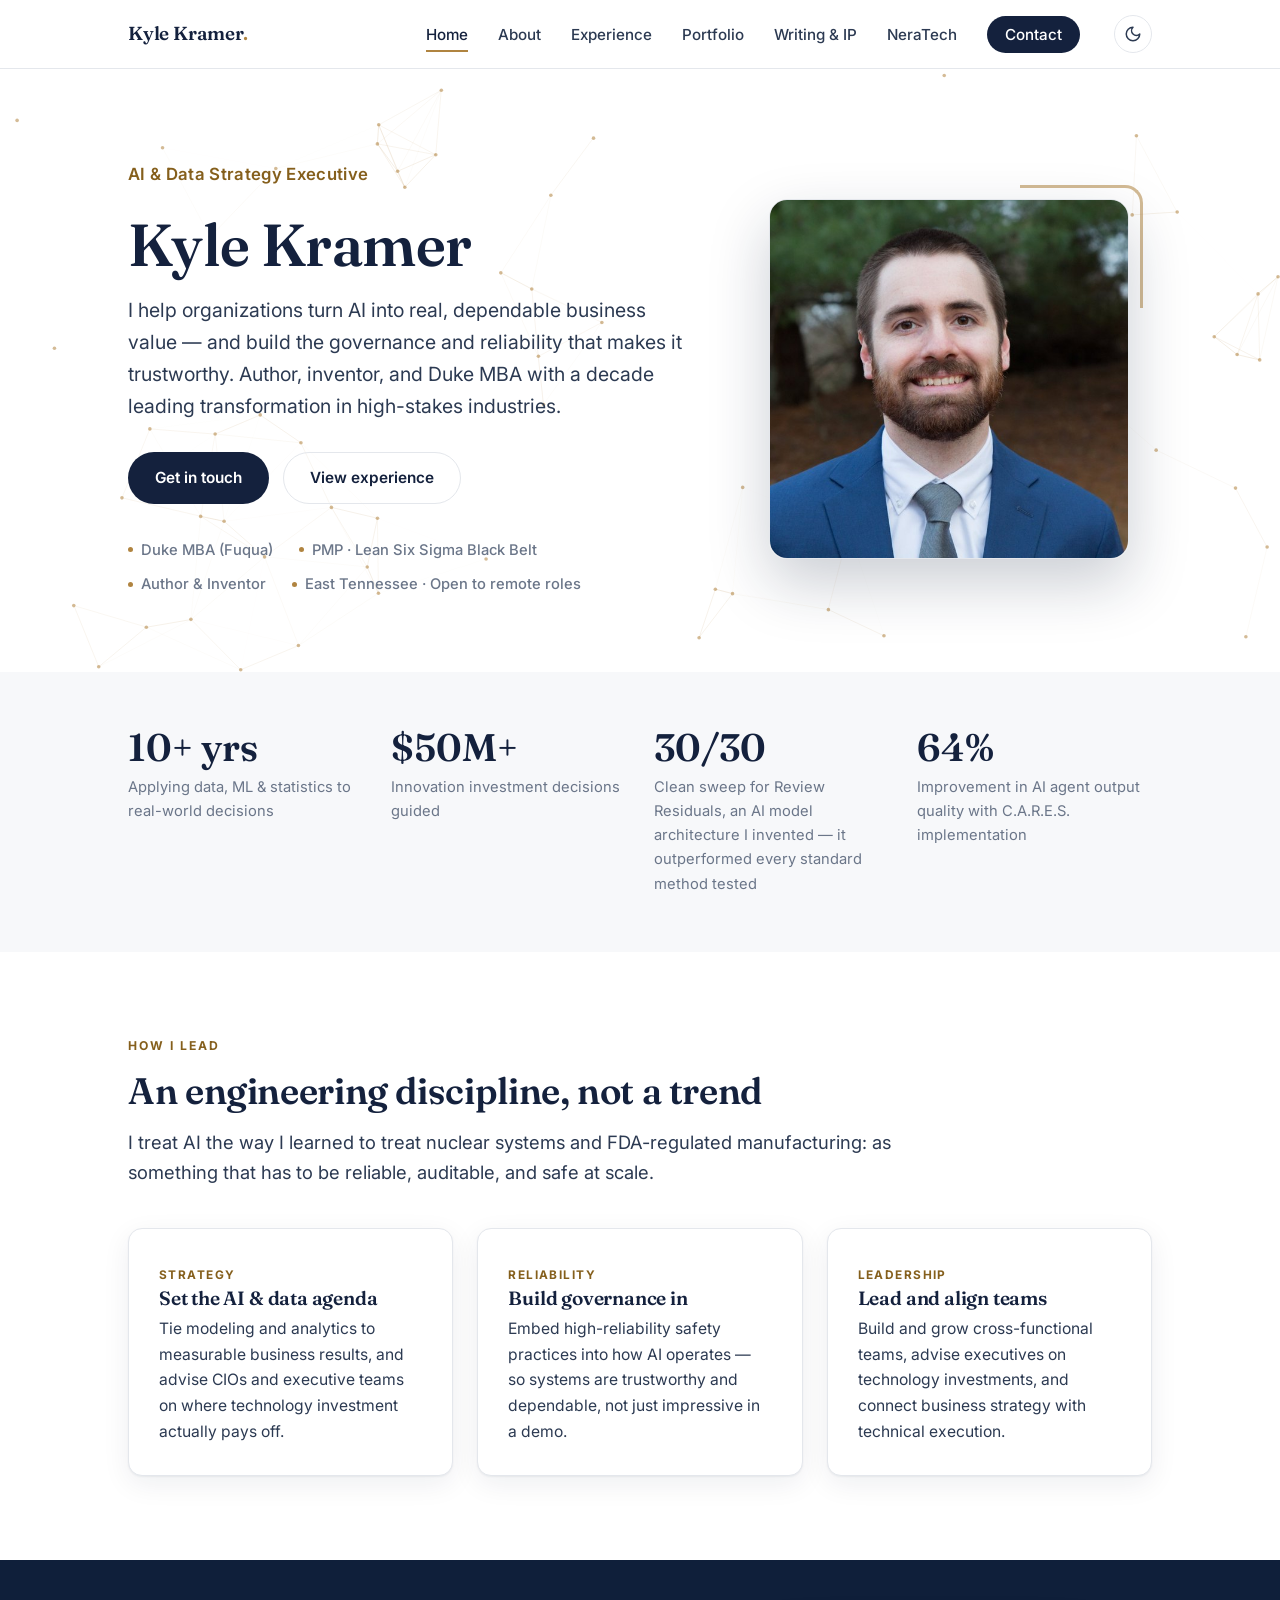
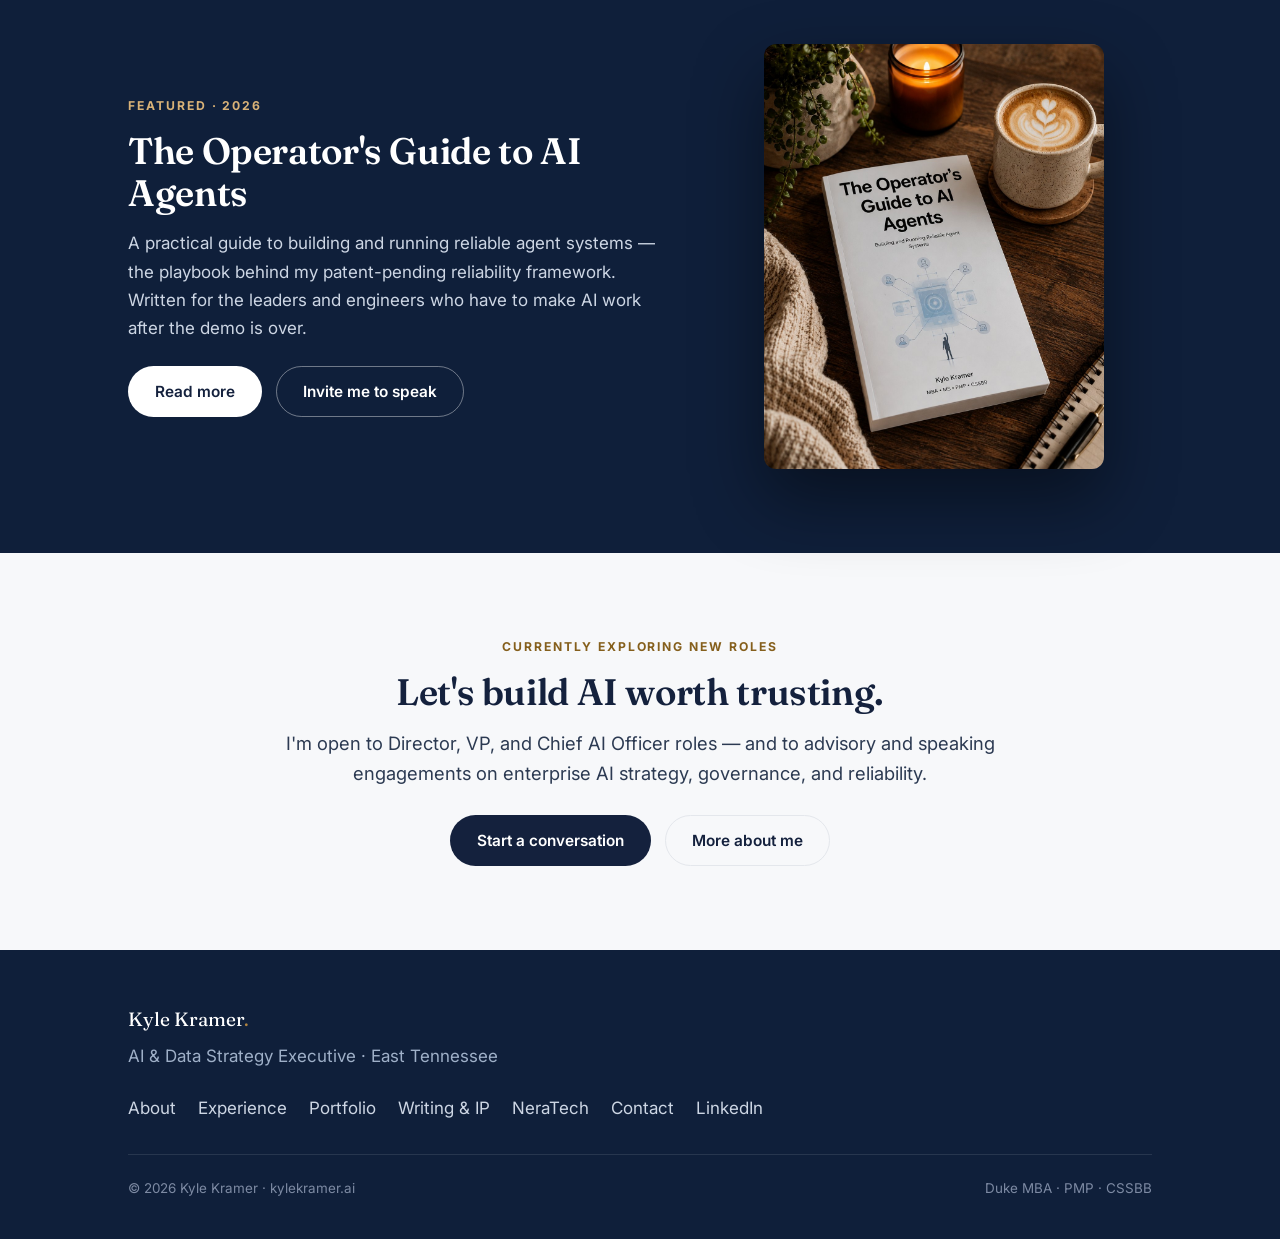
==== commit 02a04dee: "Update site" ====
--- a/index.html
+++ b/index.html
@@ -28,7 +28,9 @@
         <li><a href="index.html" class="active">Home</a></li>
         <li><a href="about.html">About</a></li>
         <li><a href="experience.html">Experience</a></li>
+        <li><a href="portfolio.html">Portfolio</a></li>
         <li><a href="writing.html">Writing &amp; IP</a></li>
+        <li><a href="neratech.html">NeraTech</a></li>
         <li><a href="contact.html" class="nav-cta">Contact</a></li>
         <li><button class="theme-toggle" type="button" aria-label="Switch to dark mode"><svg class="ico-moon" viewBox="0 0 24 24" fill="none" stroke="currentColor" stroke-width="2" stroke-linecap="round" stroke-linejoin="round"><path d="M12 3a6 6 0 0 0 9 9 9 9 0 1 1-9-9z"/></svg><svg class="ico-sun" viewBox="0 0 24 24" fill="none" stroke="currentColor" stroke-width="2" stroke-linecap="round" stroke-linejoin="round"><circle cx="12" cy="12" r="4"/><path d="M12 2v2M12 20v2M4.9 4.9l1.4 1.4M17.7 17.7l1.4 1.4M2 12h2M20 12h2M4.9 19.1l1.4-1.4M17.7 6.3l1.4-1.4"/></svg></button></li>
       </ul>
@@ -76,7 +78,7 @@
         </div>
         <div class="stat">
           <div class="num"><span class="count" data-count="30" data-suffix="/30">0/30</span></div>
-          <div class="label">Clean sweep for Sentinel Gating, an AI model architecture I invented — it outperformed every standard method tested</div>
+          <div class="label">Clean sweep for Review Residuals, an AI model architecture I invented — it outperformed every standard method tested</div>
         </div>
         <div class="stat">
           <div class="num"><span class="count" data-count="64" data-suffix="%">0%</span></div>
@@ -157,7 +159,9 @@
         <div class="footer-links">
           <a href="about.html">About</a>
           <a href="experience.html">Experience</a>
+          <a href="portfolio.html">Portfolio</a>
           <a href="writing.html">Writing &amp; IP</a>
+          <a href="neratech.html">NeraTech</a>
           <a href="contact.html">Contact</a>
           <a href="https://linkedin.com/in/kfkramer">LinkedIn</a>
         </div>
--- a/styles.css
+++ b/styles.css
@@ -257,6 +257,14 @@
 .cares-letters { font-weight: 500; color: var(--ink); font-size: .98rem; }
 .cares-letters strong { color: var(--accent-dk); }
 @media (max-width: 860px) { .cares-grid { grid-template-columns: 1fr; gap: 24px; } .cares-num { font-size: 3.2rem; } }
+
+
+/* ---------- Infographic covers (full, letterboxed, clickable) ---------- */
+.pf-cover.contain { background: var(--bg-navy); display: block; padding: 0; cursor: pointer; }
+.pf-cover.contain img { object-fit: cover; object-position: top; z-index: 0; }
+.pf-cover.contain::after { display: none; }
+.pf-cover.contain::before { content: "Expand ↗"; position: absolute; top: 10px; right: 12px; z-index: 2; font-size: .68rem; font-weight: 700; letter-spacing: .08em; text-transform: uppercase; color: #d9b277; background: rgba(10,17,29,.6); padding: 4px 9px; border-radius: 999px; opacity: 0; transition: opacity .2s ease; }
+.pf-card:hover .pf-cover.contain::before { opacity: 1; }
 
 /* ---------- Responsive ---------- */
 @media (max-width: 860px) {
@@ -348,3 +356,51 @@
 .dark .tl-item::before { border-color: var(--bg); }
 .dark .hero-photo img { border-color: var(--line); }
 .dark .nav-toggle span { background: var(--ink); }
+
+/* ---------- Portfolio page ---------- */
+.pf-grid { display: grid; grid-template-columns: repeat(2, 1fr); gap: 28px; margin-top: 8px; }
+.pf-card { border: 1px solid var(--line); border-radius: var(--radius); overflow: hidden; background: var(--bg); box-shadow: var(--shadow); display: flex; flex-direction: column; transition: transform .15s ease, box-shadow .2s ease; }
+.pf-card:hover { transform: translateY(-3px); box-shadow: 0 10px 36px rgba(20,33,61,.12); }
+.pf-cover { aspect-ratio: 16/9; position: relative; display: flex; align-items: flex-end; padding: 22px; overflow: hidden; background: var(--bg-navy); }
+.pf-cover img { position: absolute; inset: 0; width: 100%; height: 100%; object-fit: cover; z-index: 0; }
+.pf-cover:has(img)::after { content: ""; position: absolute; inset: 0; background: linear-gradient(transparent 38%, rgba(10,17,29,.82)); z-index: 1; }
+.pf-cover .pf-mono { position: absolute; top: -18px; right: 4px; font-family: var(--serif); font-weight: 700; font-size: 8rem; line-height: 1; color: rgba(217,178,119,.16); pointer-events: none; }
+
+.pf-cover .pf-name { position: relative; z-index: 2; font-family: var(--serif); font-weight: 600; color: #fff; font-size: 1.55rem; line-height: 1.1; }
+.pf-cover .pf-kicker { position: relative; z-index: 2; color: #d9b277; font-size: .7rem; letter-spacing: .16em; text-transform: uppercase; font-weight: 700; margin-bottom: 4px; }
+.pf-body { padding: 24px 26px; display: flex; flex-direction: column; gap: 12px; flex: 1; }
+.pf-body h3 { margin: 0; font-size: 1.2rem; }
+.pf-body p { margin: 0; color: var(--ink-soft); font-size: .97rem; }
+.pf-tags { display: flex; flex-wrap: wrap; gap: 8px; margin-top: 2px; }
+.pf-tag { font-size: .7rem; text-transform: uppercase; letter-spacing: .08em; font-weight: 700; color: var(--accent-dk); background: var(--bg-tint); border: 1px solid var(--line); border-radius: 999px; padding: 5px 12px; }
+.pf-links { margin-top: auto; padding-top: 6px; display: flex; gap: 16px; flex-wrap: wrap; }
+.pf-links a { font-weight: 600; font-size: .92rem; }
+.dark .pf-tag { background: var(--bg-tint); }
+@media (max-width: 760px) { .pf-grid { grid-template-columns: 1fr; } .pf-cover .pf-mono { font-size: 6rem; } }
+
+
+.pf-cover[data-gallery]:not(.contain)::before { content: "Expand ↗"; position: absolute; top: 10px; right: 12px; z-index: 3; font-size: .68rem; font-weight: 700; letter-spacing: .08em; text-transform: uppercase; color: #d9b277; background: rgba(10,17,29,.6); padding: 4px 9px; border-radius: 999px; opacity: 0; transition: opacity .2s ease; }
+.pf-card:hover .pf-cover[data-gallery]:not(.contain)::before { opacity: 1; }
+
+/* ---------- Lightbox / project slideshow ---------- */
+.pf-cover[data-gallery] { cursor: zoom-in; }
+.lightbox { position: fixed; inset: 0; z-index: 2000; background: rgba(7,11,18,.93); display: none; align-items: center; justify-content: center; flex-direction: column; padding: 20px; }
+.lightbox.open { display: flex; }
+.lb-stage { position: relative; display: flex; align-items: center; justify-content: center; max-width: min(1120px,94vw); max-height: 80vh; }
+.lb-stage.zoom { overflow: auto; max-width: 94vw; }
+.lb-img { max-width: 100%; max-height: 80vh; object-fit: contain; border-radius: 8px; background: #fff; box-shadow: 0 24px 70px rgba(0,0,0,.55); cursor: zoom-in; }
+.lb-stage.zoom .lb-img { max-width: none; max-height: none; width: auto; cursor: zoom-out; }
+.lb-cap { color: #cdd6e4; font-size: .92rem; margin-top: 14px; text-align: center; max-width: 720px; }
+.lb-count { color: #8a94a6; font-size: .8rem; margin-top: 6px; letter-spacing: .04em; }
+.lb-close { position: fixed; top: 16px; right: 22px; background: none; border: 0; color: #fff; font-size: 2.2rem; line-height: 1; cursor: pointer; opacity: .85; }
+.lb-close:hover { opacity: 1; }
+.lb-nav { position: fixed; top: 50%; transform: translateY(-50%); width: 50px; height: 50px; border-radius: 50%; border: 1px solid rgba(255,255,255,.22); background: rgba(255,255,255,.1); color: #fff; font-size: 1.6rem; cursor: pointer; display: grid; place-items: center; }
+.lb-nav:hover { background: rgba(255,255,255,.2); }
+.lb-prev { left: 2.5vw; } .lb-next { right: 2.5vw; }
+.lb-nav[hidden] { display: none; }
+@media (max-width: 600px) { .lb-nav { width: 42px; height: 42px; left: 8px; } .lb-next { right: 8px; left: auto; } }
+
+/* ---------- NeraTech logo badge ---------- */
+.nera-badge { background: #fff; border-radius: 24px; padding: 28px; box-shadow: var(--shadow); border: 1px solid var(--line); justify-self: center; max-width: 300px; }
+.nera-badge img { width: 100%; height: auto; display: block; }
+.dark .nera-badge { background: #fff; }
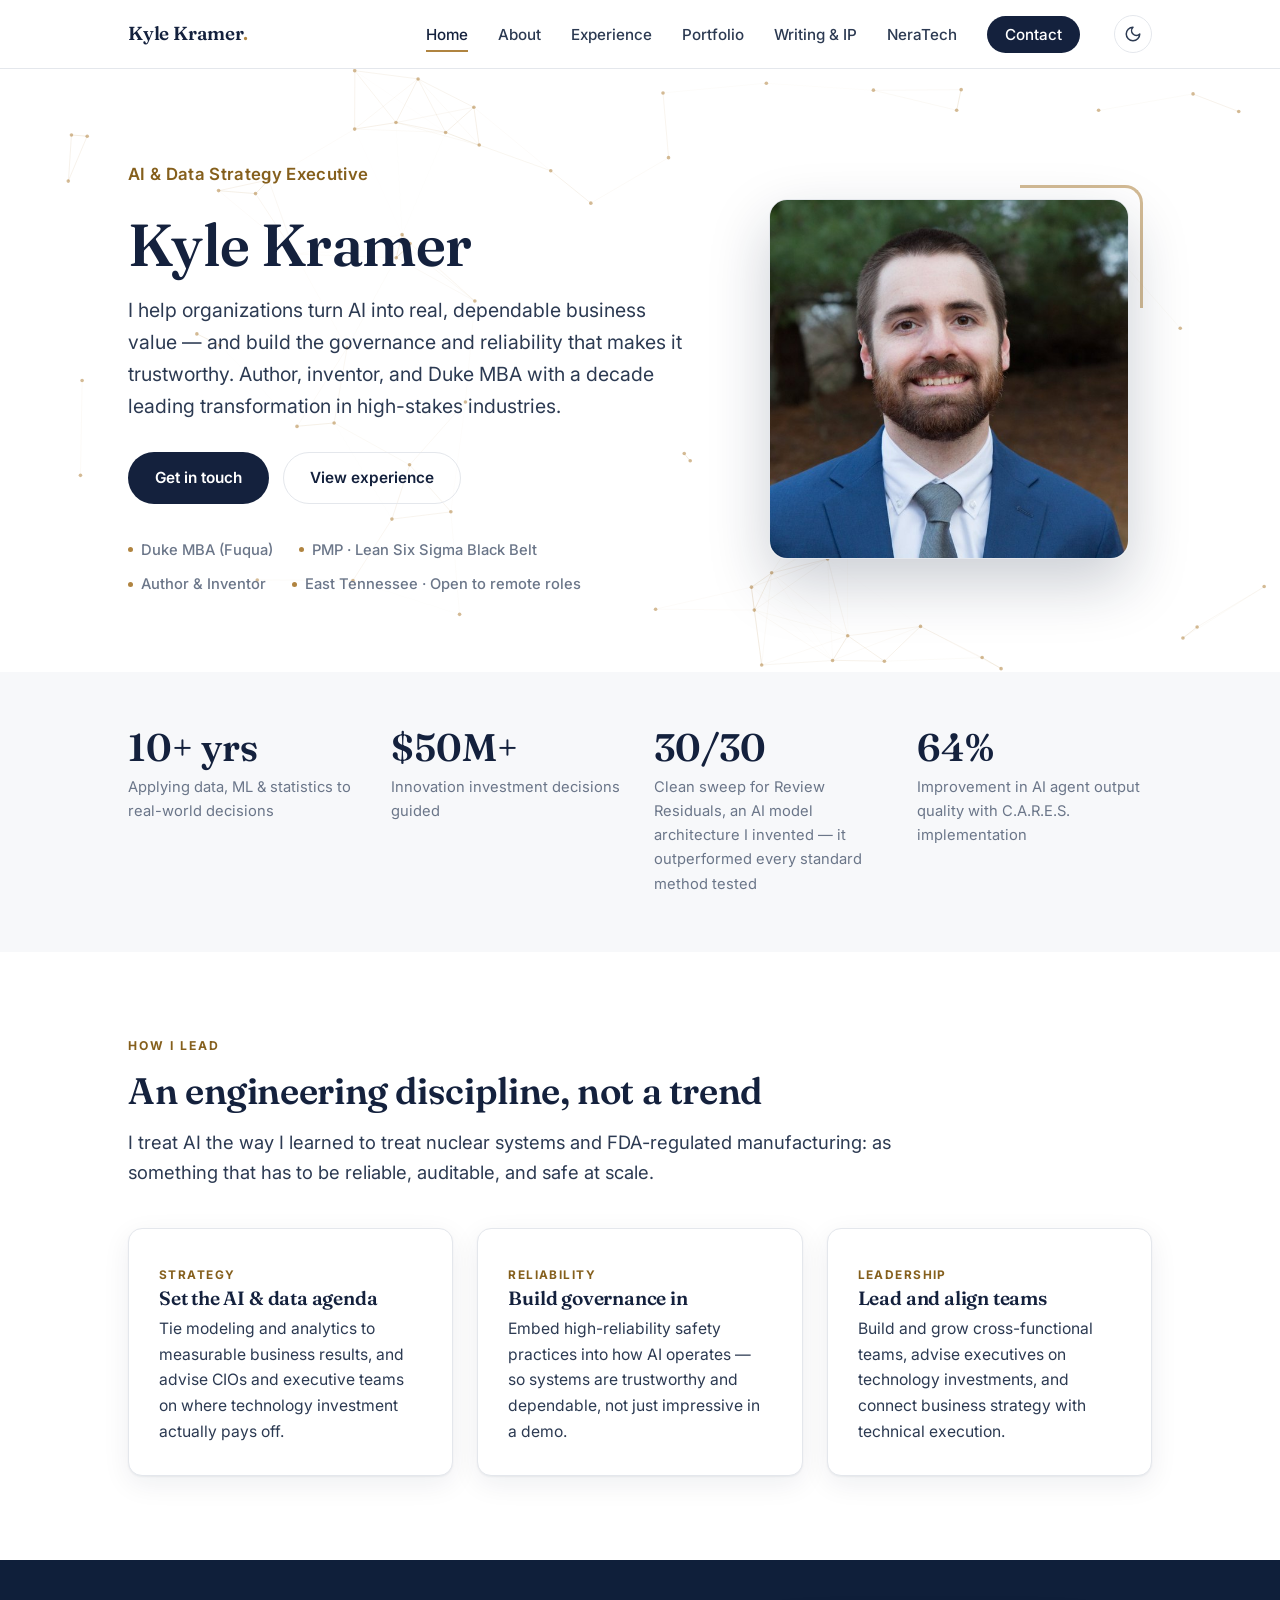
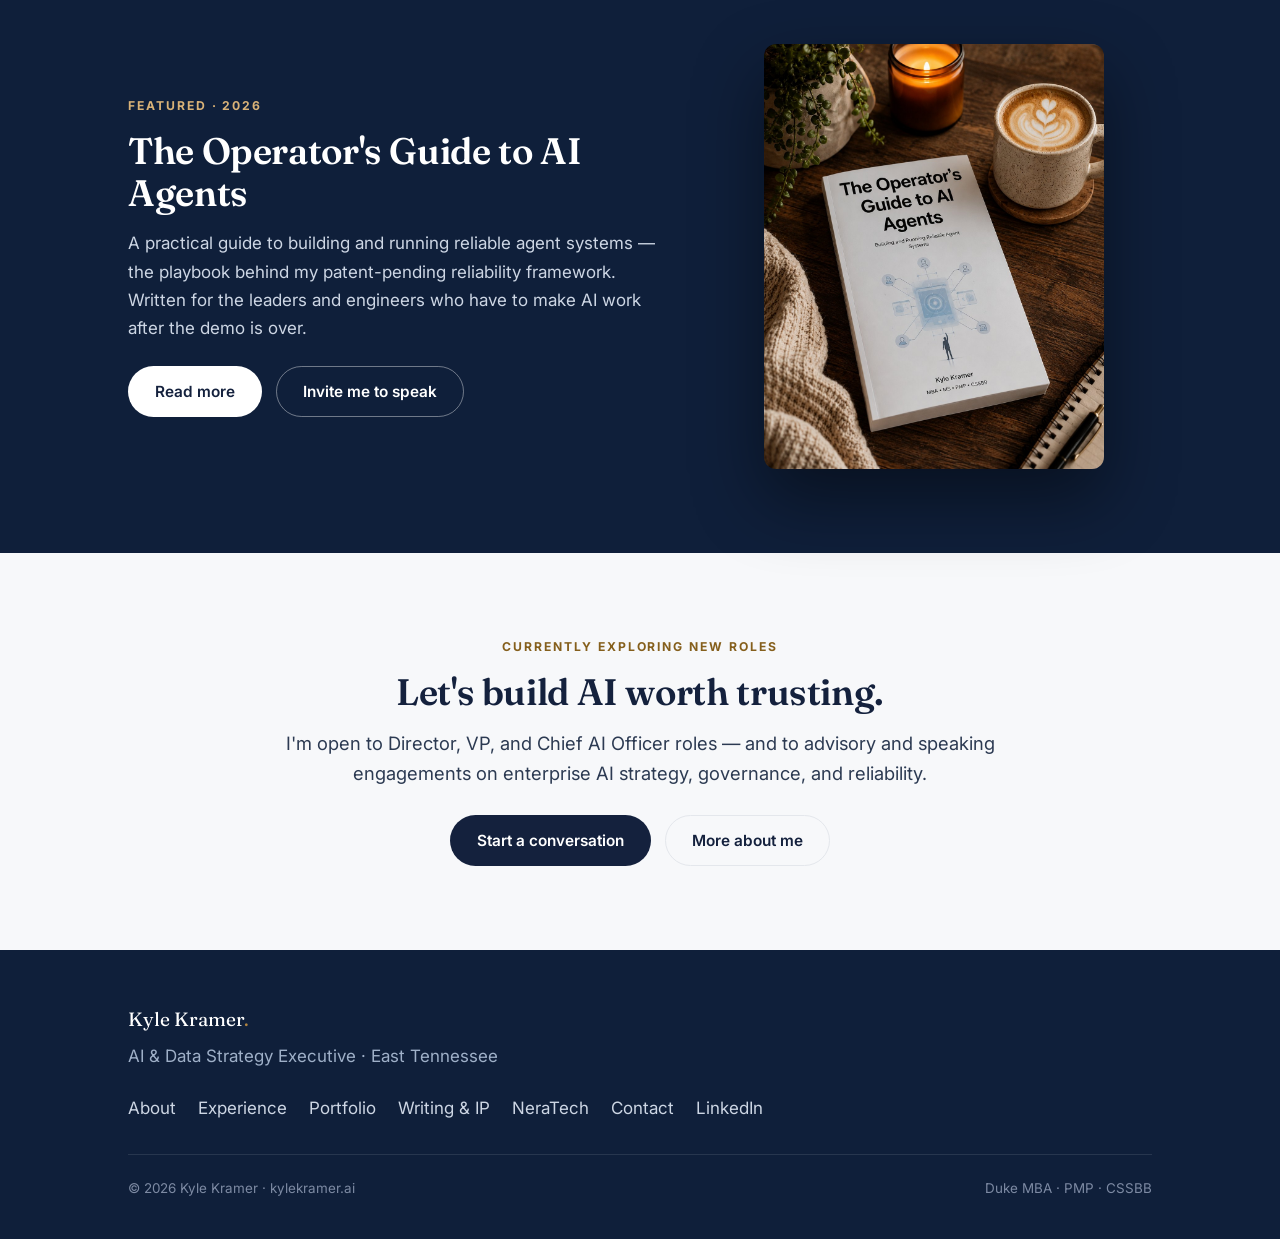
==== commit aca8d5a8: "Update site" ====
--- a/index.html
+++ b/index.html
@@ -9,7 +9,40 @@
   <meta property="og:title" content="Kyle Kramer — AI &amp; Data Strategy Executive">
   <meta property="og:description" content="AI and digital-transformation executive. Author of The Operator's Guide to AI Agents. Patent-pending inventor. Duke MBA.">
   <meta property="og:type" content="website">
-  <meta property="og:url" content="https://kylekramer.ai">
+  <meta property="og:url" content="https://kylekramer.ai/">
+  <meta property="og:site_name" content="Kyle Kramer">
+  <meta property="og:image" content="https://kylekramer.ai/images/kyle-kramer.jpg">
+  <meta name="twitter:card" content="summary_large_image">
+  <meta name="twitter:title" content="Kyle Kramer — AI &amp; Data Strategy Executive">
+  <meta name="twitter:description" content="AI and digital-transformation executive. Author of The Operator's Guide to AI Agents. Patent-pending inventor. Duke MBA.">
+  <meta name="twitter:image" content="https://kylekramer.ai/images/kyle-kramer.jpg">
+  <link rel="canonical" href="https://kylekramer.ai/">
+  <script type="application/ld+json">
+  {
+    "@context": "https://schema.org",
+    "@graph": [
+      {
+        "@type": "Person",
+        "@id": "https://kylekramer.ai/#person",
+        "name": "Kyle Kramer",
+        "url": "https://kylekramer.ai/",
+        "image": "https://kylekramer.ai/images/kyle-kramer.jpg",
+        "jobTitle": "AI & Data Strategy Executive",
+        "description": "AI and digital-transformation executive who turns data, modeling, and emerging technology into measurable business value. Author, inventor, and Duke MBA.",
+        "alumniOf": { "@type": "CollegeOrUniversity", "name": "Duke University - The Fuqua School of Business" },
+        "knowsAbout": ["Artificial Intelligence", "Data Strategy", "Machine Learning", "AI Governance", "Digital Transformation"],
+        "sameAs": ["https://linkedin.com/in/kfkramer", "https://github.com/SixSigmaEngineer"]
+      },
+      {
+        "@type": "WebSite",
+        "@id": "https://kylekramer.ai/#website",
+        "url": "https://kylekramer.ai/",
+        "name": "Kyle Kramer",
+        "publisher": { "@id": "https://kylekramer.ai/#person" }
+      }
+    ]
+  }
+  </script>
   <link rel="preconnect" href="https://fonts.googleapis.com">
   <link rel="preconnect" href="https://fonts.gstatic.com" crossorigin>
   <link href="https://fonts.googleapis.com/css2?family=Fraunces:opsz,wght@9..144,500;9..144,600;9..144,700&family=Inter:wght@400;500;600;700&display=swap" rel="stylesheet">
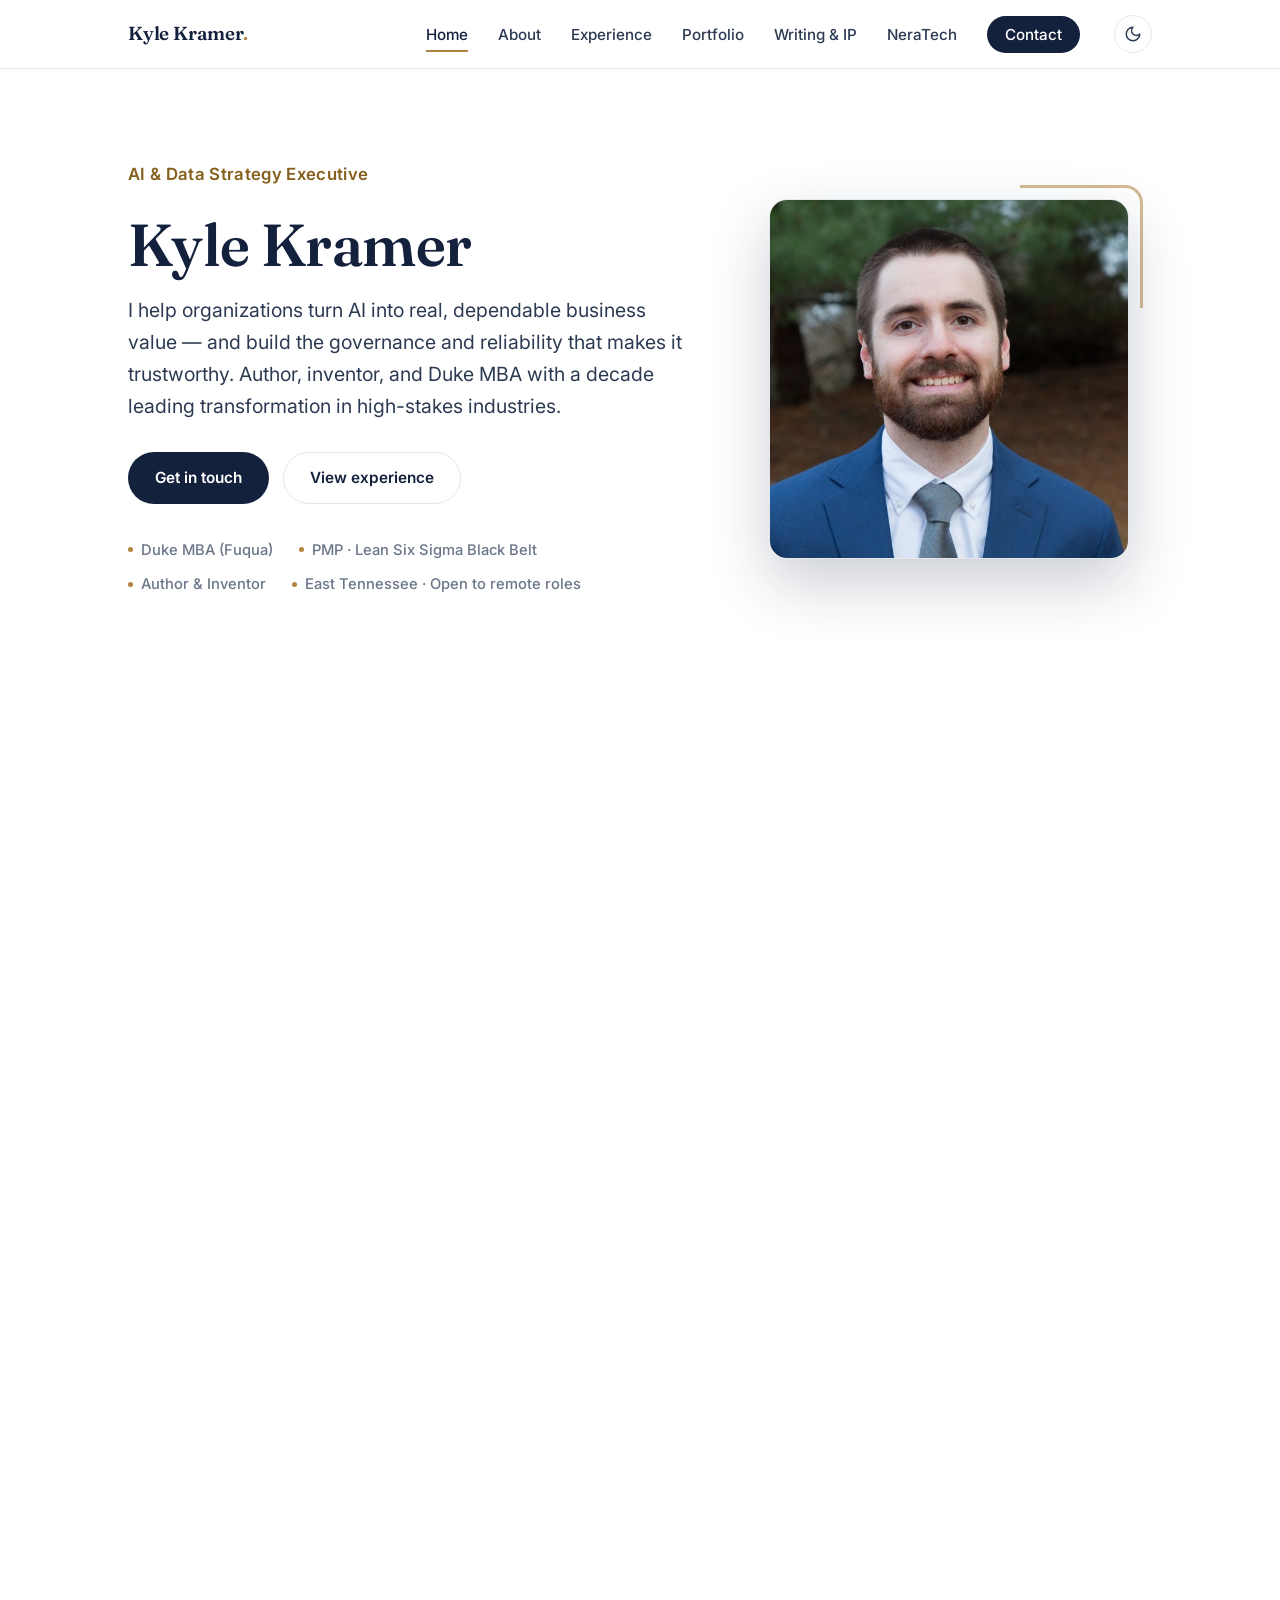
==== commit a0493a35: "Update site" ====
--- a/index.html
+++ b/index.html
@@ -9,24 +9,24 @@
   <meta property="og:title" content="Kyle Kramer — AI &amp; Data Strategy Executive">
   <meta property="og:description" content="AI and digital-transformation executive. Author of The Operator's Guide to AI Agents. Patent-pending inventor. Duke MBA.">
   <meta property="og:type" content="website">
-  <meta property="og:url" content="https://kylekramer.ai/">
+  <meta property="og:url" content="https://www.kylekramer.ai/">
   <meta property="og:site_name" content="Kyle Kramer">
-  <meta property="og:image" content="https://kylekramer.ai/images/kyle-kramer.jpg">
+  <meta property="og:image" content="https://www.kylekramer.ai/images/kyle-kramer.jpg">
   <meta name="twitter:card" content="summary_large_image">
   <meta name="twitter:title" content="Kyle Kramer — AI &amp; Data Strategy Executive">
   <meta name="twitter:description" content="AI and digital-transformation executive. Author of The Operator's Guide to AI Agents. Patent-pending inventor. Duke MBA.">
-  <meta name="twitter:image" content="https://kylekramer.ai/images/kyle-kramer.jpg">
-  <link rel="canonical" href="https://kylekramer.ai/">
+  <meta name="twitter:image" content="https://www.kylekramer.ai/images/kyle-kramer.jpg">
+  <link rel="canonical" href="https://www.kylekramer.ai/">
   <script type="application/ld+json">
   {
     "@context": "https://schema.org",
     "@graph": [
       {
         "@type": "Person",
-        "@id": "https://kylekramer.ai/#person",
+        "@id": "https://www.kylekramer.ai/#person",
         "name": "Kyle Kramer",
-        "url": "https://kylekramer.ai/",
-        "image": "https://kylekramer.ai/images/kyle-kramer.jpg",
+        "url": "https://www.kylekramer.ai/",
+        "image": "https://www.kylekramer.ai/images/kyle-kramer.jpg",
         "jobTitle": "AI & Data Strategy Executive",
         "description": "AI and digital-transformation executive who turns data, modeling, and emerging technology into measurable business value. Author, inventor, and Duke MBA.",
         "alumniOf": { "@type": "CollegeOrUniversity", "name": "Duke University - The Fuqua School of Business" },
@@ -35,10 +35,10 @@
       },
       {
         "@type": "WebSite",
-        "@id": "https://kylekramer.ai/#website",
-        "url": "https://kylekramer.ai/",
+        "@id": "https://www.kylekramer.ai/#website",
+        "url": "https://www.kylekramer.ai/",
         "name": "Kyle Kramer",
-        "publisher": { "@id": "https://kylekramer.ai/#person" }
+        "publisher": { "@id": "https://www.kylekramer.ai/#person" }
       }
     ]
   }
@@ -161,50 +161,4 @@
           </div>
         </div>
         <div class="book-photo-wrap" data-tilt>
-          <img class="book-photo" src="images/book.jpg" alt="The Operator's Guide to AI Agents by Kyle Kramer" width="340" height="425">
-          <span class="tilt-shine"></span>
-        </div>
-      </div>
-    </div>
-  </section>
-
-  <!-- CLOSING CTA -->
-  <section class="section tint center reveal">
-    <div class="wrap">
-      <p class="eyebrow">Currently exploring new roles</p>
-      <h2>Let's build AI worth trusting.</h2>
-      <p class="lead">I'm open to Director, VP, and Chief AI Officer roles — and to advisory and speaking engagements on enterprise AI strategy, governance, and reliability.</p>
-      <div class="hero-actions" style="justify-content:center;margin-top:26px;">
-        <a class="btn btn-primary" href="contact.html">Start a conversation</a>
-        <a class="btn btn-ghost" href="about.html">More about me</a>
-      </div>
-    </div>
-  </section>
-
-  <!-- FOOTER -->
-  <footer class="footer">
-    <div class="wrap">
-      <div class="footer-inner">
-        <div>
-          <div class="brand-f">Kyle Kramer<span class="dot">.</span></div>
-          <div>AI &amp; Data Strategy Executive · East Tennessee</div>
-        </div>
-        <div class="footer-links">
-          <a href="about.html">About</a>
-          <a href="experience.html">Experience</a>
-          <a href="portfolio.html">Portfolio</a>
-          <a href="writing.html">Writing &amp; IP</a>
-          <a href="neratech.html">NeraTech</a>
-          <a href="contact.html">Contact</a>
-          <a href="https://linkedin.com/in/kfkramer">LinkedIn</a>
-        </div>
-      </div>
-      <div class="footer-bottom">
-        <span>© <span id="yr"></span> Kyle Kramer · kylekramer.ai</span>
-        <span>Duke MBA · PMP · CSSBB</span>
-      </div>
-    </div>
-  </footer>
-  <script src="effects.js"></script>
-</body>
-</html>
+          <img class="book-photo" src="images/book.jpg" alt="The Operator
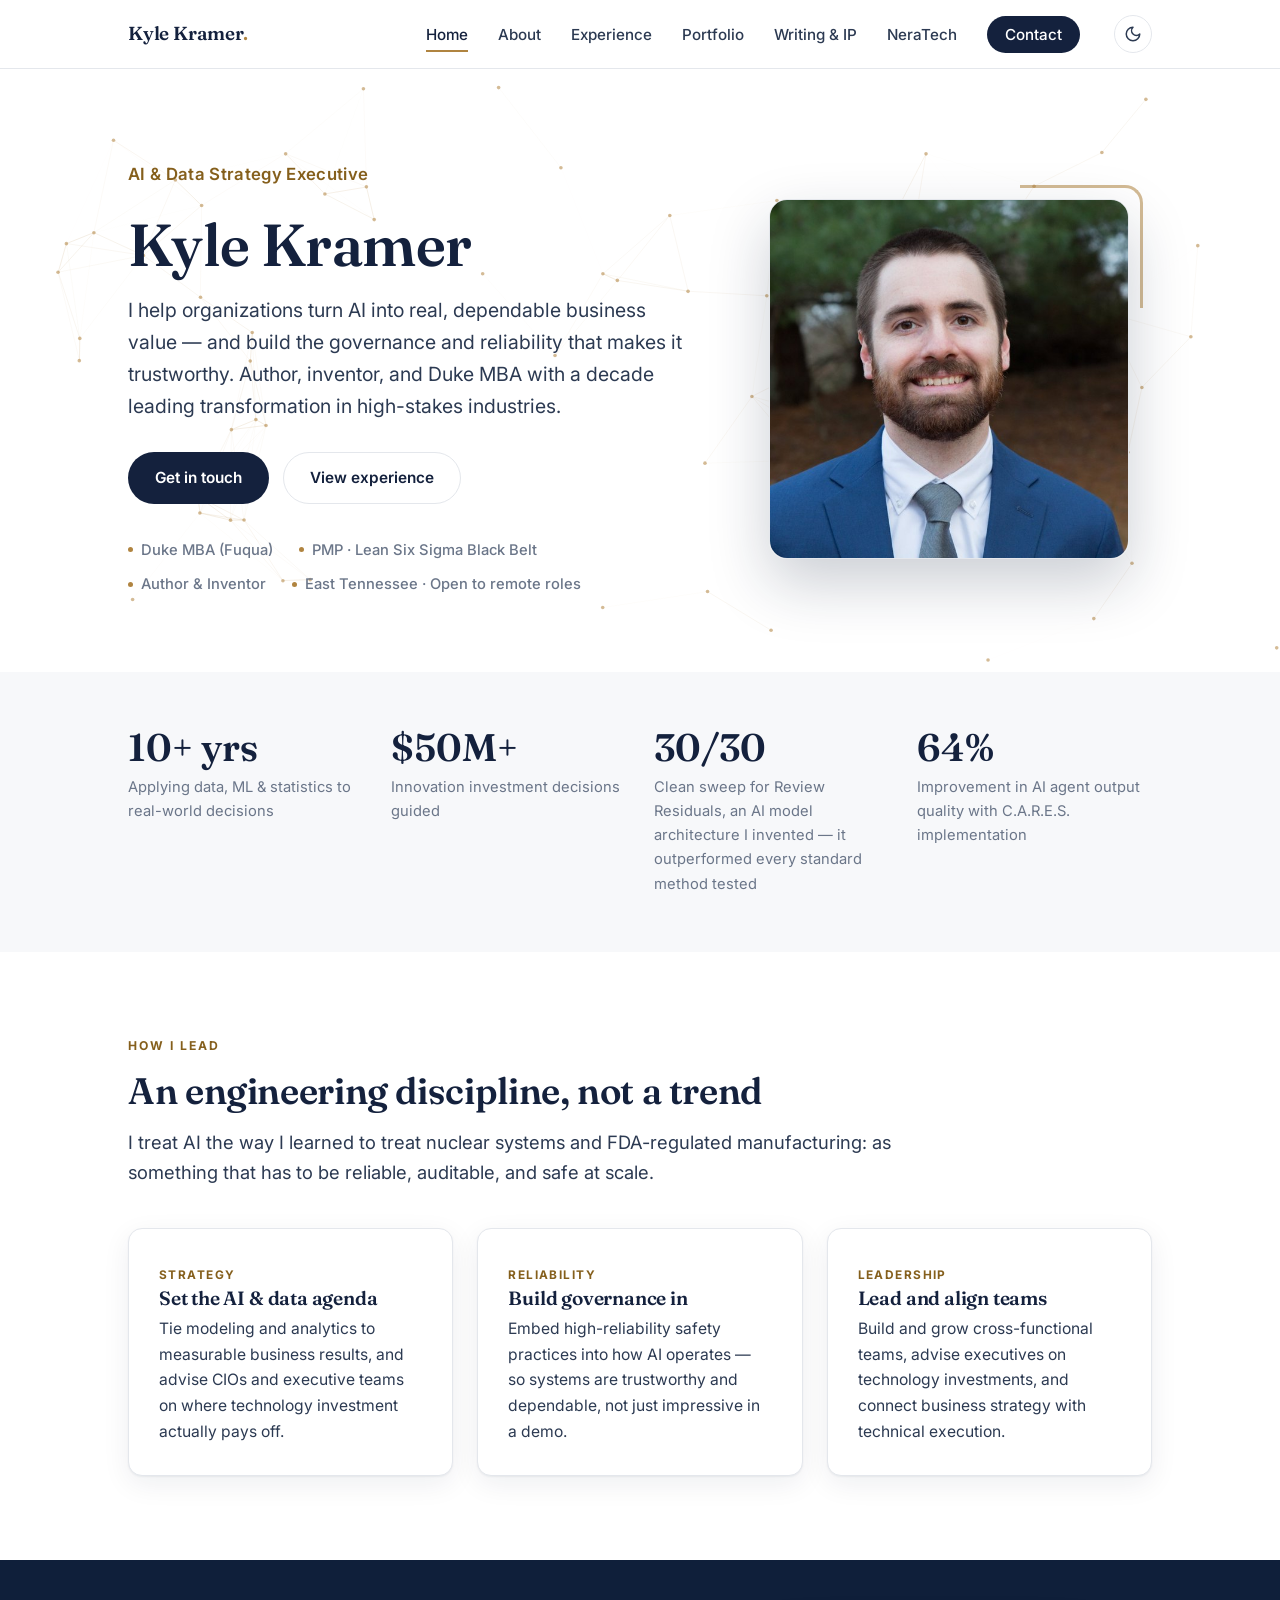
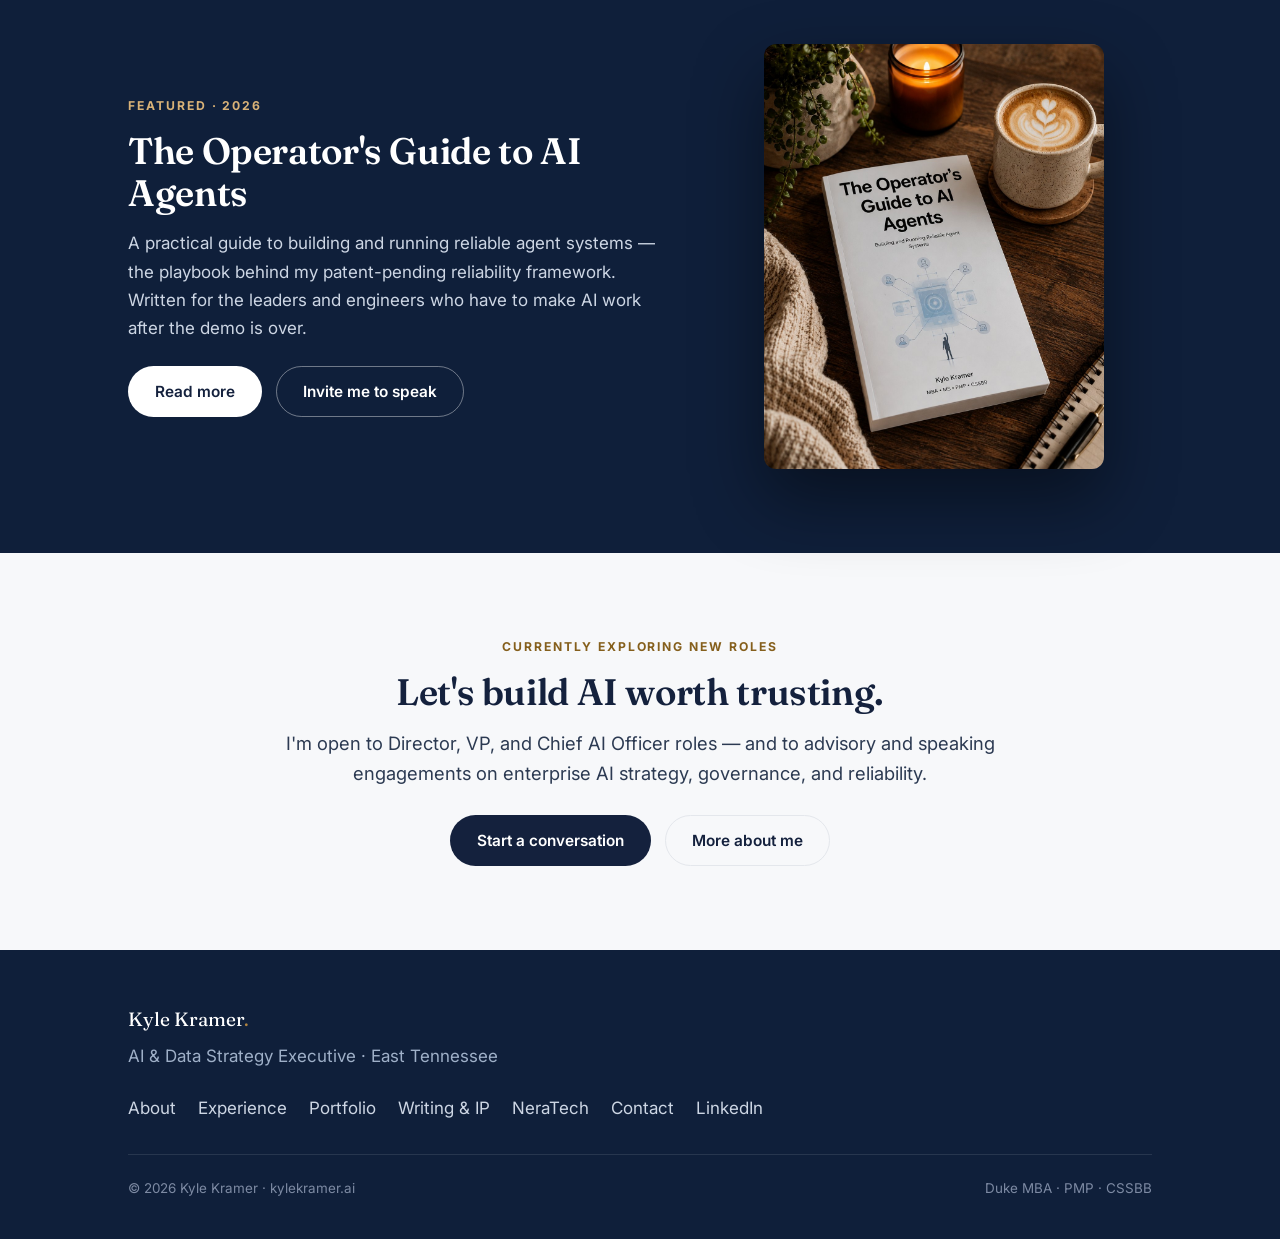
==== commit 1d0fba62: "Update site" ====
--- a/index.html
+++ b/index.html
@@ -161,4 +161,50 @@
           </div>
         </div>
         <div class="book-photo-wrap" data-tilt>
-          <img class="book-photo" src="images/book.jpg" alt="The Operator+          <img class="book-photo" src="images/book.jpg" alt="The Operator's Guide to AI Agents by Kyle Kramer" width="340" height="425">
+          <span class="tilt-shine"></span>
+        </div>
+      </div>
+    </div>
+  </section>
+
+  <!-- CLOSING CTA -->
+  <section class="section tint center reveal">
+    <div class="wrap">
+      <p class="eyebrow">Currently exploring new roles</p>
+      <h2>Let's build AI worth trusting.</h2>
+      <p class="lead">I'm open to Director, VP, and Chief AI Officer roles — and to advisory and speaking engagements on enterprise AI strategy, governance, and reliability.</p>
+      <div class="hero-actions" style="justify-content:center;margin-top:26px;">
+        <a class="btn btn-primary" href="contact.html">Start a conversation</a>
+        <a class="btn btn-ghost" href="about.html">More about me</a>
+      </div>
+    </div>
+  </section>
+
+  <!-- FOOTER -->
+  <footer class="footer">
+    <div class="wrap">
+      <div class="footer-inner">
+        <div>
+          <div class="brand-f">Kyle Kramer<span class="dot">.</span></div>
+          <div>AI &amp; Data Strategy Executive · East Tennessee</div>
+        </div>
+        <div class="footer-links">
+          <a href="about.html">About</a>
+          <a href="experience.html">Experience</a>
+          <a href="portfolio.html">Portfolio</a>
+          <a href="writing.html">Writing &amp; IP</a>
+          <a href="neratech.html">NeraTech</a>
+          <a href="contact.html">Contact</a>
+          <a href="https://linkedin.com/in/kfkramer">LinkedIn</a>
+        </div>
+      </div>
+      <div class="footer-bottom">
+        <span>© <span id="yr"></span> Kyle Kramer · kylekramer.ai</span>
+        <span>Duke MBA · PMP · CSSBB</span>
+      </div>
+    </div>
+  </footer>
+  <script src="effects.js"></script>
+</body>
+</html>
